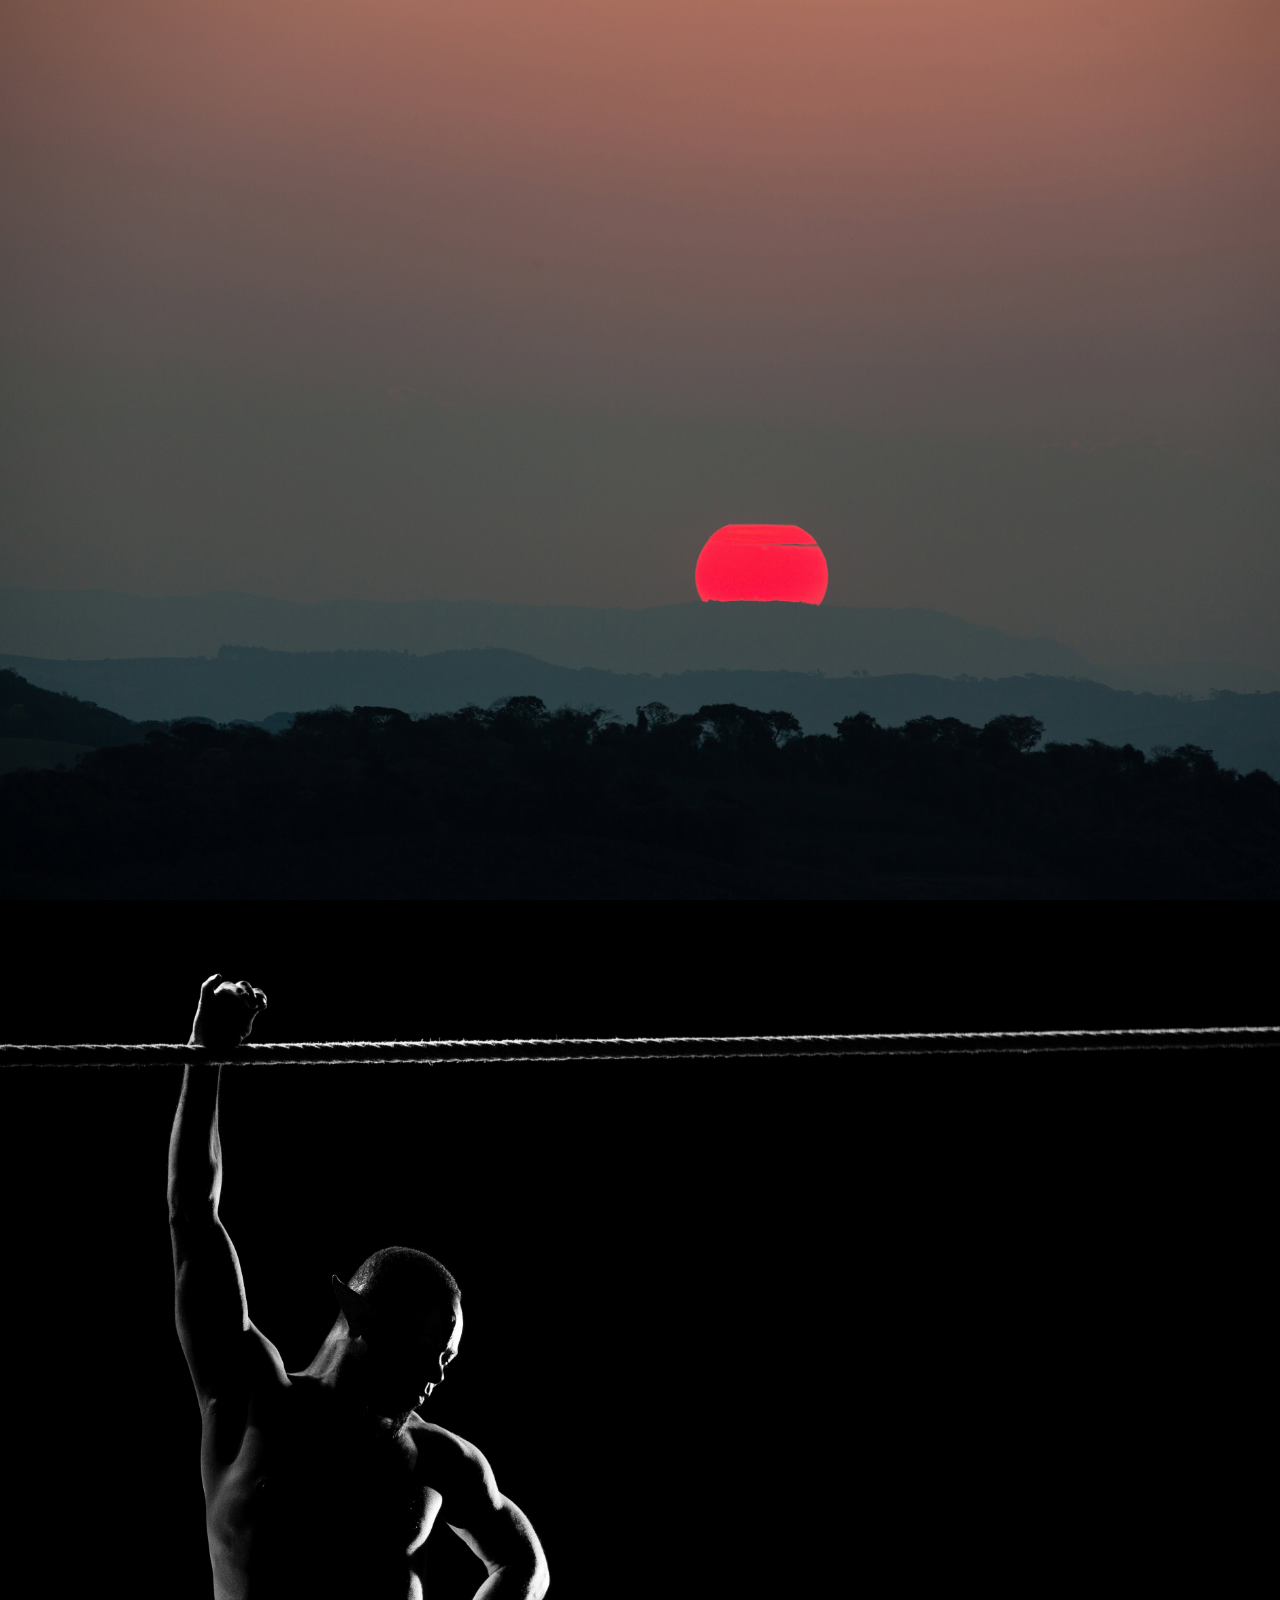
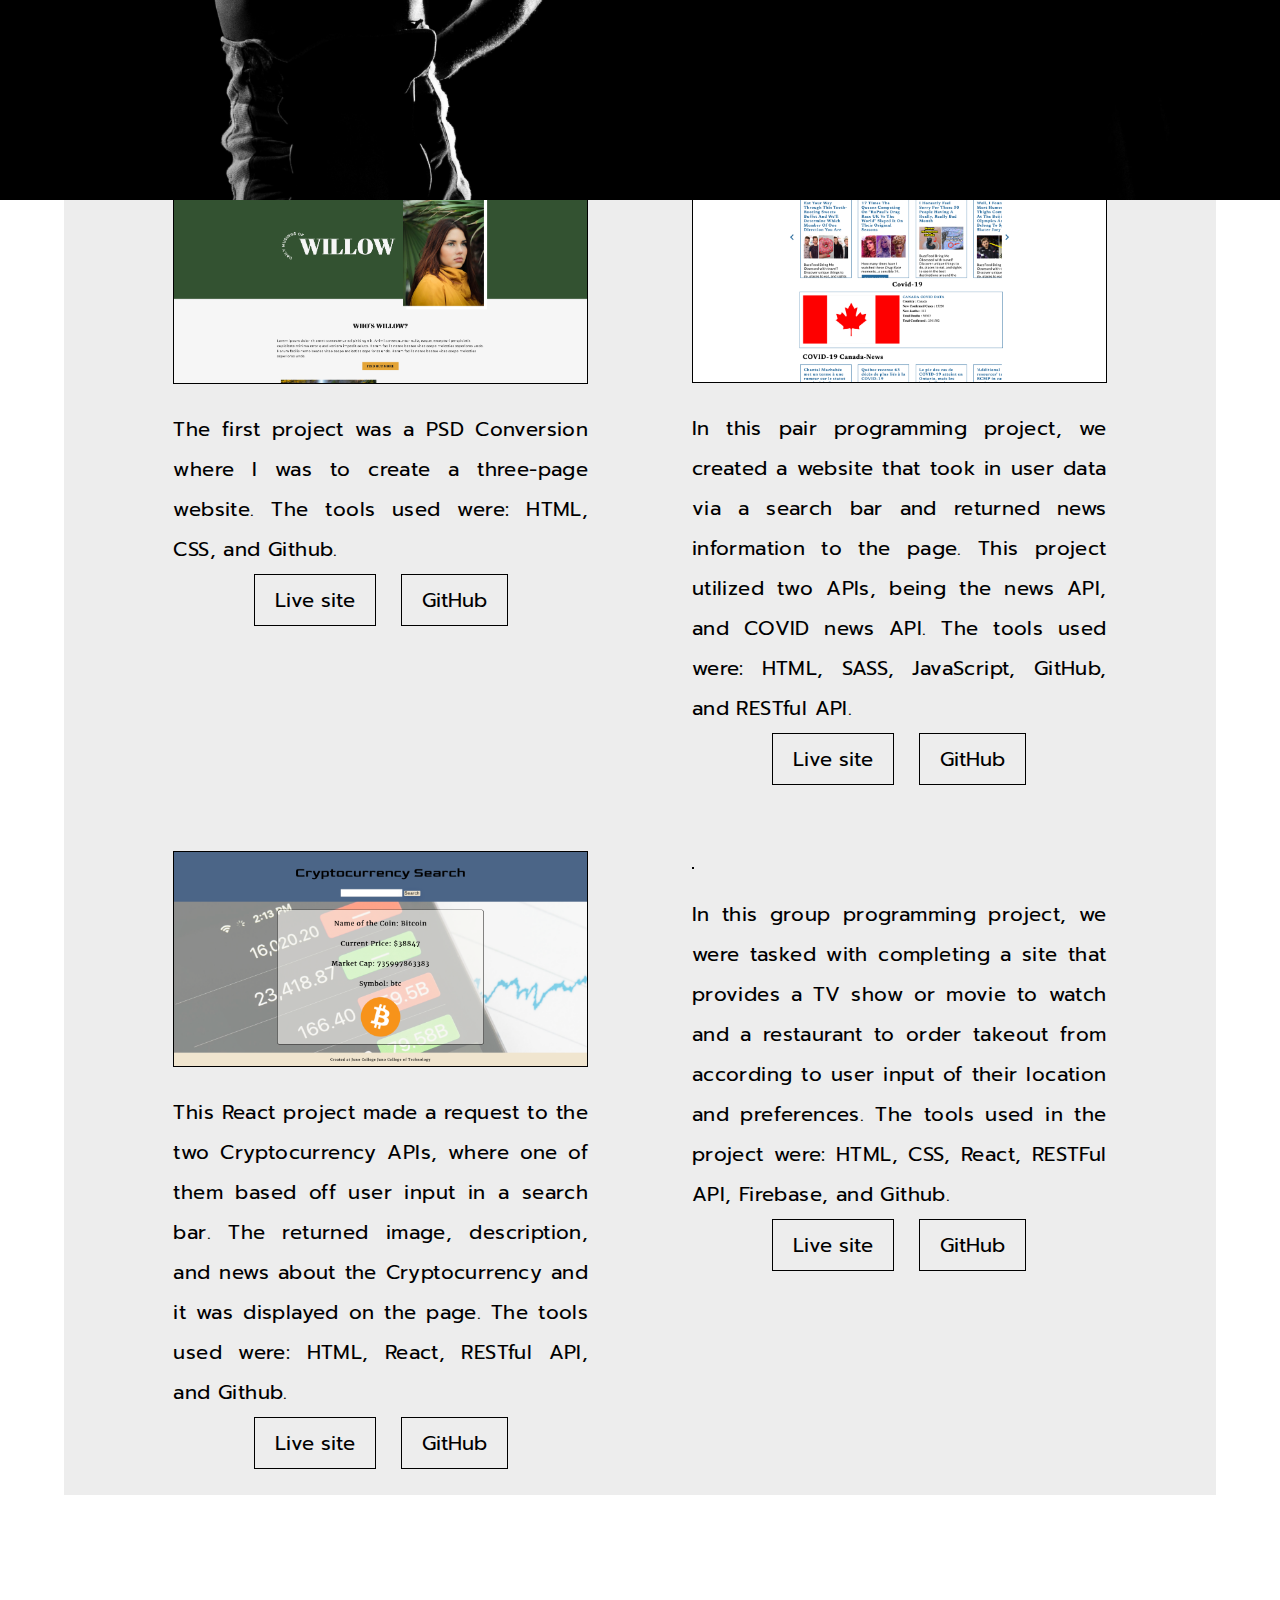
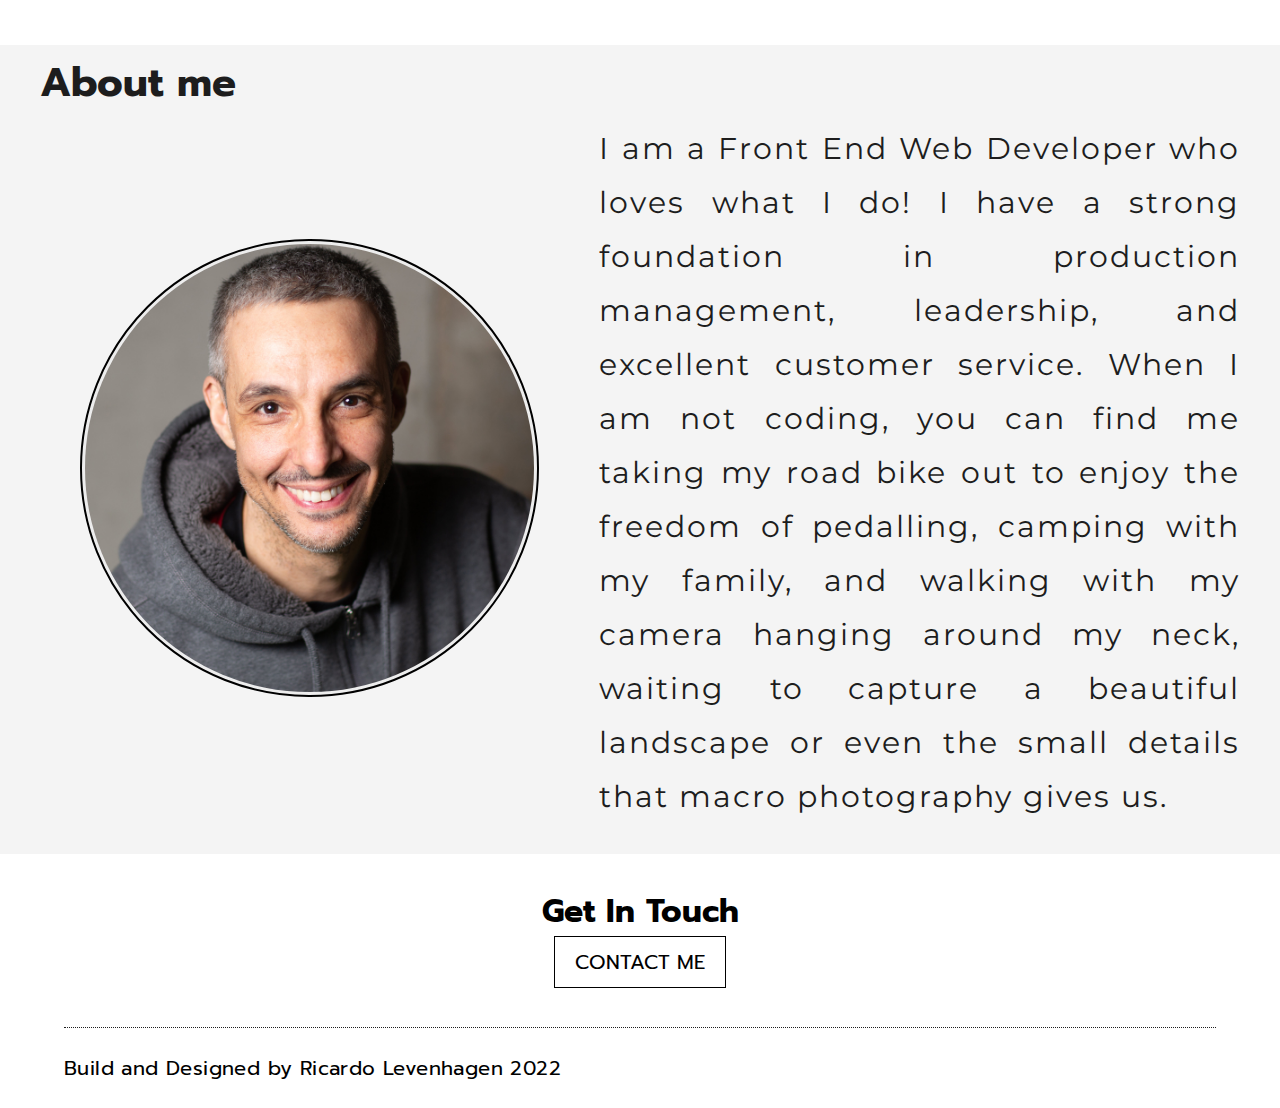
==== index.html @ bec70446 "new portrait" ====
<!DOCTYPE html>
<html prefix="og: https://ogp.me/ns#" lang="en">

<head>
    <meta charset="UTF-8">
    <meta http-equiv="X-UA-Compatible" content="IE=edge">
    <meta name="viewport" content="width=device-width, initial-scale=1.0">


    <!-- =============================================================================================== -->
    <meta name="description" content="Front-end developer portfolio site" />
    <meta property="og:title" content="Front-End Developer" />
    <meta property="og:description" content="Personal portfolio. I am a Front End Web Developer who loves what I do!" />
    <meta property="og:image" content="https://ricardowebdev.com/socialmidia.jpg" />
    <meta property="og:image:secure_url" content="https://ricardowebdev.com/socialmidia.jpg" />
    <meta property="og:url" content="https://ricardowebdev.com" />
    <meta property="og:type" content="website" />
    <meta name="twitter:card" content="summary_large_image" />
    <meta name="twitter:site" content="@Levenhagen" />
    <meta name="twitter:title" content="Portfolio Site  I am a Front End Web Developer who loves what I do!" />
    <meta name="twitter:image" content="https://ricardowebdev.com/socialmidia.jpg" />
    <meta name="twitter:image:secure_url" content="https://ricardowebdev.com/socialmidia.jpg" />

    <meta name="twitter:image:alt" content="Portfolio site">

    <!-- =============================================================================================== -->

    <!-- ========favicon=============== -->

    <link rel="icon" type="image/png" sizes="16x16" href="./assets/favicon.ico">

    <!-- =============================== -->


    <!-- ===========stylesheet==================== -->

    <link rel="stylesheet" href="./style/style.css">

    <!-- =============================== -->


    <!-- google -->
    <!-- Global site tag (gtag.js) - Google Analytics -->

    <script async src="https://www.googletagmanager.com/gtag/js?id=G-YCKEDMY4XL"></script>
    <script>
        window.dataLayer = window.dataLayer || [];
        function gtag() { dataLayer.push(arguments); }
        gtag('js', new Date());

        gtag('config', 'G-YCKEDMY4XL');
    </script>

    <!-- ================================================= -->
    <!--===========================================fontawesome=================================-->

    <script src="https://kit.fontawesome.com/1de2a11120.js" crossorigin="anonymous"></script>

    <!--=======================================================================================-->

    <!--===========================================font family==================================-->

    <link rel="preconnect" href="https://fonts.googleapis.com">
    <link rel="preconnect" href="https://fonts.gstatic.com" crossorigin>
    <link
        href="https://fonts.googleapis.com/css2?family=Montserrat:ital,wght@0,500;1,600&family=Prompt:wght@300&display=swap"
        rel="stylesheet">
    <!--=========================================font family ends here===========================-->

    <title>Ricardo Levenhagen</title>
</head>

<body>
    <!-- header start here, my logo and the nav bar will be here-->
    <header>
        <div>
            <div class="navCont">
                <nav class="wrapper navCont2">
                    <div class="humburgerBtCont">
                        <button class="hamburger" id="hamburger"><i class="fas fa-bars"></i></button>
                    </div>
                    <ul id="navUl" class="navUl">
                        <li><a class="aNav" href="#about">About me</a></li>
                        <li><a class="aNav" href="#skills">Skills</a></li>
                        <li><a class="aNav" href="#projects">Project</a></li>
                        <li><a class="aNav" href="resume.html/#contact">Contact</a></li>
                        <li><a class="aNav" href="resume.html">Resume</a></li>
                    </ul>
                </nav>
            </div>
            <div id="nameLogo" class="myName">
                <h1>Ricardo Levenhagen</h1>
                <p class="pMyName">Front-End Web Developer</p>
            </div>
            <dic class="box">
                <a class="aNav" href="#skills">
                    <span class="arrows"></span>
                    <span class="arrows"></span>
                    <span class="arrows"></span>
                </a>
            </dic>
        </div>
        <!--================= Animations starts here============ -->

        <section>
            <div class="intro">

                <div class="introText">

                    <h1 class="hide">
                        <span class="text">Ricardo Levenhagen</span>
                    </h1>

                    <h2 class="hide">
                        <span class="text text2">Front-End Web Developer</span>
                    </h2>

                </div>

            </div>
            <div class="slider"></div>
        </section>
        <!--================= Animations ends here============ -->

    </header>
    <!--====================================the header end here===========================-->

    <!--=======================================Main starts here===========================-->
    <main>
        <div id="skills" class="wrapper skill">
            <h2 class="h2Skill">Skills</h2>
            <div class="imgSkills">

                <div class="imgH3Box">
                    <img class="imgSkill" src="./assets/html.png" alt="HTML tag of logo">
                    <h3>HTML</h3>
                </div>

                <div class="imgH3Box">
                    <img class="imgSkill" src="./assets/css.png" alt="brand logo image of css">
                    <h3>css</h3>
                </div>

                <div class="imgH3Box">
                    <img class="imgSkill" src="./assets/javascript.png" alt="brand logo image of javascript">
                    <h3>javascript</h3>
                </div>

                <div class="imgH3Box">
                    <img class="imgSkill" src="./assets/git.png" alt="brand logo image of github">
                    <h3>github</h3>
                </div>

                <div class="imgH3Box">
                    <img class="imgSkill" src="./assets/sass.png" alt="brand logo of image fo sass ">
                    <h3>sass</h3>
                </div>

                <div class="imgH3Box">
                    <img class="imgSkill" src="./assets/react.png" alt="brand logo image of react">
                    <h3>react</h3>
                </div>

                <div class="imgH3Box">
                    <img class="imgSkill" src="./assets/firebase.png" alt="brand logo image of firebase">
                    <h3>firebase</h3>
                </div>

                <div class="imgH3Box">
                    <img class="imgSkill" src="./assets/api.png" alt="brand logo image of api">
                    <h3>API</h3>
                </div>

                <div class="imgH3Box">
                    <img class="imgSkill" src="./assets/ps.png" alt="brand logo image od photoshop ">
                    <h3>photoshop</h3>
                </div>

            </div>

        </div>


        <!-- =================project section============== -->

        <div class="portfolioCont">
            <div id="projects" class="wrapper project">
                <h2 class="h2Prot">Projects</h2>
                <p>Some of the "stuff" 😁 I did in my Bootcamp</p>
            </div>

            <div class="wrapper potImgTxt">
                <div class="portImgTxtCont">
                    <img class="imgPortifolio" src="./assets/willow.png"
                        alt="image of the first project made in the bootcamp ">

                    <p>The first project was a PSD Conversion where I was to create a three-page website. The tools used
                        were: HTML, CSS, and
                        Github.
                    </p>
                    <div class=" btnProj">
                        <a class="btn" href="https://ricardolevenhagen.com" target="_blank">Live site</a> <a
                            class="btn btnProj" href="https://github.com/rilevenhagen/ricardo-ferreira-projet-one"
                            target="_blank">GitHub</a>
                    </div>


                </div>
                <div class="portImgTxtCont">
                    <img class="imgPortifolio" src="./assets/newsSearch.png" alt="">

                    <p>In this pair programming project, we created a website that took in user data via a search bar
                        and returned news
                        information to the page. This project utilized two APIs, being the news API, and COVID news API.
                        The tools used were: HTML, SASS, JavaScript, GitHub, and RESTful API.</p>

                    <div class=" btnProj">
                        <a class="btn" href="https://frosty-joliot-e87a70.netlify.app" target="_blank">Live
                            site</a> <a class="btn btnProj" href="https://github.com/News-application/News-application"
                            target="_blank">GitHub</a>
                    </div>



                </div>
                <div class="portImgTxtCont">
                    <img class="imgPortifolio" src="./assets/cryptocurrency.png" alt="">
                    <p>This React project made a request to the two Cryptocurrency APIs, where one of them based off
                        user input in a search bar. The returned image, description, and news about the Cryptocurrency
                        and it was displayed on the page. The tools used were: HTML, React, RESTful API, and Github.</p>
                    <div class=" btnProj">
                        <a class="btn" href="https://cryptocurrencysearch.netlify.app" target="_blank">Live
                            site</a> <a class="btn btnProj"
                            href="https://github.com/rilevenhagen/ricardo-ferreira-cryptocurrency-search-project-three"
                            target="_blank">GitHub</a>
                    </div>


                </div>
                <div class="portImgTxtCont">
                    <img class="imgPortifolio" src="./assets/bigeFest.png" alt="">
                    <p>In this group programming project, we were tasked with completing a site that provides a TV show
                        or movie to watch and a restaurant to order takeout from according to user input of their
                        location and preferences. The tools used in the project were: HTML, CSS, React, RESTFul API,
                        Firebase, and Github.</p>
                    <div class=" btnProj">
                        <a class="btn" href="https://bingefest.netlify.app/" target="_blank">Live site</a> <a
                            class="btn btnProj" href="https://github.com/BingeFest/bingeFest" target="_blank">GitHub</a>
                    </div>

                </div>

            </div>
        </div>


        <!-- ================abaout===================== -->

        <div class="aboutCont">

            <div id="about" class="wrapper aboutMe">
                <h2 class="h2About">About me</h2>
                <div class="aboutMeCont2">
                    <div class="aboutMeCont3">
                        <div>
                            <img class="portrait" src="./assets/ricardo-levenhagen.jpg" alt="a portrait of ricardo levenhagen">
                        </div>
                        <div>
                        </div>
                        <p class="pAboutMe">I am a Front End Web Developer who loves what I do! I have a strong
                            foundation in production management, leadership, and excellent customer service. When I am
                            not coding, you can find me taking my road bike out to enjoy the freedom of pedalling,
                            camping with my family, and walking with my camera hanging around my neck, waiting to
                            capture a beautiful landscape or even the small details that macro photography gives us.</p>
                    </div>

                </div>

            </div>

        </div>


    </main>

    <!--====================================Main ends  here====================================-->


    <!--====================================section before footer start here==================-->

    <section>
        <div id="contact" class="wrapper">
            <div class="contact-me">
                <h2>Get In Touch</h2>
                <a class="btn" href="resume.html/#contact">CONTACT ME</a>
            </div>
        </div>

    </section>

    <!--====================================section before footer ends here==================-->


    <!--==================================== footer start here==============================-->

    <footer>

        <div class="footerSocialMidia">

            <div class="wrapper footerCont">
                <p class="pFooter">Build and Designed by Ricardo Levenhagen 2022</p>
            </div>
            <!-- ===================social =============== -->

            <div class="wrapper socialMidia">
                <div class="midiaContainer">

                    <a href="https://www.linkedin.com/in/ricardo-levenhagen-54731a6a/" target="_blank"><i
                            class="fab fa-linkedin" aria-hidden="true"> <span class="sr-only">Linkedin</span></i></a>

                    <a href="https://github.com/rilevenhagen" target="_blank"><i class="fab fa-github-square"
                            aria-hidden="true"><span class="sr-only">Github</span></i></a>

                    <a href="https://twitter.com/Levenhagen" target="_blank"><i class="fab fa-twitter-square"
                            aria-hidden="true"><span class="sr-only">Twitter</span></i></a>

                    <a href="https://www.instagram.com/levenhagen/" target="_blank"><i class="fab fa-instagram-square"
                            aria-hidden="true"><span class="sr-only">Instagram</span></i></a>

                    <a href="https://medium.com/@Levenhagen" target="_blank"><i class="fab fa-medium"
                            aria-hidden="true"><span class="sr-only">Medium</span></i></a>
                </div>
            </div>
        </div>
    </footer>

    <!--==================================== footer ends here===========================-->

    <script src="https://cdnjs.cloudflare.com/ajax/libs/gsap/3.5.1/gsap.min.js"
        integrity="sha512-IQLehpLoVS4fNzl7IfH8Iowfm5+RiMGtHykgZJl9AWMgqx0AmJ6cRWcB+GaGVtIsnC4voMfm8f2vwtY+6oPjpQ=="
        crossorigin="anonymous"></script>

    <script src="./app.js"></script>
</body>

</html>
---- style/style.css ----
html {
  line-height: 1.15;
  -ms-text-size-adjust: 100%;
  -webkit-text-size-adjust: 100%;
}

body {
  margin: 0;
}

article, aside, footer, header, nav, section {
  display: block;
}

h1 {
  font-size: 2em;
  margin: 0.67em 0;
}

figcaption, figure, main {
  display: block;
}

figure {
  margin: 1em 40px;
}

hr {
  box-sizing: content-box;
  height: 0;
  overflow: visible;
}

pre {
  font-family: monospace, monospace;
  font-size: 1em;
}

a {
  background-color: transparent;
  -webkit-text-decoration-skip: objects;
}

abbr[title] {
  border-bottom: none;
  text-decoration: underline;
  -webkit-text-decoration: underline dotted;
          text-decoration: underline dotted;
}

b, strong {
  font-weight: inherit;
}

b, strong {
  font-weight: bolder;
}

code, kbd, samp {
  font-family: monospace, monospace;
  font-size: 1em;
}

dfn {
  font-style: italic;
}

mark {
  background-color: #ff0;
  color: #000;
}

small {
  font-size: 80%;
}

sub, sup {
  font-size: 75%;
  line-height: 0;
  position: relative;
  vertical-align: baseline;
}

sub {
  bottom: -0.25em;
}

sup {
  top: -0.5em;
}

audio, video {
  display: inline-block;
}

audio:not([controls]) {
  display: none;
  height: 0;
}

img {
  border-style: none;
}

svg:not(:root) {
  overflow: hidden;
}

button, input, optgroup, select, textarea {
  font-family: sans-serif;
  font-size: 100%;
  line-height: 1.15;
  margin: 0;
}

button, input {
  overflow: visible;
}

button, select {
  text-transform: none;
}

button, html [type=button], [type=reset], [type=submit] {
  -webkit-appearance: button;
}

button::-moz-focus-inner, [type=button]::-moz-focus-inner, [type=reset]::-moz-focus-inner, [type=submit]::-moz-focus-inner {
  border-style: none;
  padding: 0;
}

button:-moz-focusring, [type=button]:-moz-focusring, [type=reset]:-moz-focusring, [type=submit]:-moz-focusring {
  outline: 1px dotted ButtonText;
}

fieldset {
  padding: 0.35em 0.75em 0.625em;
}

legend {
  box-sizing: border-box;
  color: inherit;
  display: table;
  max-width: 100%;
  padding: 0;
  white-space: normal;
}

progress {
  display: inline-block;
  vertical-align: baseline;
}

textarea {
  overflow: auto;
}

[type=checkbox], [type=radio] {
  box-sizing: border-box;
  padding: 0;
}

[type=number]::-webkit-inner-spin-button, [type=number]::-webkit-outer-spin-button {
  height: auto;
}

[type=search] {
  -webkit-appearance: textfield;
  outline-offset: -2px;
}

[type=search]::-webkit-search-cancel-button, [type=search]::-webkit-search-decoration {
  -webkit-appearance: none;
}

::-webkit-file-upload-button {
  -webkit-appearance: button;
  font: inherit;
}

details, menu {
  display: block;
}

summary {
  display: list-item;
}

canvas {
  display: inline-block;
}

template {
  display: none;
}

[hidden] {
  display: none;
}

.clearfix:after {
  visibility: hidden;
  display: block;
  font-size: 0;
  content: "";
  clear: both;
  height: 0;
}

html {
  box-sizing: border-box;
}

*, *:before, *:after {
  box-sizing: inherit;
}

.sr-only {
  position: absolute;
  width: 1px;
  height: 1px;
  margin: -1px;
  border: 0;
  padding: 0;
  white-space: nowrap;
  -webkit-clip-path: inset(100%);
          clip-path: inset(100%);
  clip: rect(0 0 0 0);
  overflow: hidden;
}

html {
  margin: 0;
  padding: 0;
  font-size: 125%;
  overflow-x: hidden;
}

.wrapper {
  margin: 0 auto;
  padding: 0;
  max-width: 1200px;
  width: 90%;
}

h3 {
  font-size: 1rem;
  margin-top: 0;
}

p {
  font-family: "Prompt", sans-serif;
  line-height: 2rem;
  letter-spacing: 0.02rem;
  text-align: justify;
}

header {
  background-image: url(../assets/hero2.jpg);
  margin: 0 auto;
  min-height: 100vh;
  width: 100%;
  background-attachment: fixed;
  background-repeat: no-repeat;
  background-size: cover;
}

.imgSkills {
  display: flex;
  flex-direction: row;
  flex-wrap: wrap;
  width: 90%;
  justify-content: center;
  margin: 0 auto;
}

.imgH3Box {
  width: 20%;
  width: 20%;
  margin-left: 15px;
  margin-right: 15px;
}

.imgSkill {
  width: 35%;
  margin: 30px 70px -7px;
}

.skill {
  text-align: center;
  font-family: "Prompt", sans-serif;
  font-size: 2rem;
  margin-bottom: 5rem;
}

.h2Skill {
  margin-top: 15px;
  font-size: 2rem;
  font-family: "Prompt", sans-serif;
}

.portfolioCont {
  background-color: #EDEDED;
  width: 90%;
  margin: 0 auto;
}

.potImgTxt {
  display: flex;
  flex-wrap: wrap;
  flex-direction: row;
}

.portImgTxtCont {
  width: 40%;
  margin: 2rem auto;
}

.h2Prot {
  margin-top: 15px;
  font-size: 2rem;
  font-family: "Prompt", sans-serif;
}

.project {
  text-align: left;
  width: 100%;
  margin: 0 auto;
  padding-top: 30px;
  padding-bottom: 30px;
}
.project p {
  margin-top: 5px;
}

.imgPortifolio {
  width: 100%;
  border: 0.03rem solid black;
}

h2 {
  font-family: "Prompt", sans-serif;
  margin-bottom: 20px;
  font-size: 1.6rem;
}

.btnProj {
  text-align: center;
  margin-left: 40px;
  margin-right: 40px;
}

.aboutCont {
  background-color: rgba(199, 199, 199, 0.202);
  margin: 0 auto;
  min-height: 90% vh;
  width: 100%;
  background-attachment: fixed;
  background-repeat: no-repeat;
  background-size: cover;
}

.aboutMe {
  text-align: center;
  font-family: "Prompt", sans-serif;
  font-size: 2rem;
  display: flex;
  flex-direction: column;
  width: 100%;
  margin-top: 150px;
}

.aboutMeCont2 {
  display: flex;
  flex-direction: row;
  flex-wrap: wrap;
  justify-content: center;
  align-items: center;
}

.aboutMeCont3 {
  display: flex;
  flex-direction: row;
  width: 100%;
  align-content: center;
  align-items: center;
}

.h2About {
  margin-top: 15px;
  font-size: 2rem;
  color: #1d1d1d;
  text-align: left;
  margin-bottom: -14px;
}

.pAboutMe {
  font-size: 1.5rem;
  color: #1d1d1d;
  font-family: "Montserrat", sans-serif;
  margin-bottom: 1.5rem;
  margin-left: 1rem;
  letter-spacing: 0.1rem;
  line-height: 2.7rem;
  width: 100%;
}

.portrait {
  width: 85%;
  border: 2px solid black;
  border-radius: 100%;
  background-color: #EDEDED;
  padding: 3px;
}

.midiaContainer {
  display: flex;
  flex-wrap: wrap;
  flex-direction: row;
  justify-content: center;
  align-items: center;
  align-content: center;
}

.socialMidia a {
  margin: 10px 15px;
  color: #1d1d1d;
  font-size: 2rem;
  border-bottom: none;
}

.socialMidia a:hover {
  color: #68868C;
  border-bottom: none;
}

.contact-me {
  text-align: center;
  margin: 40px 5px;
}

.btn {
  border: 1px solid black;
  color: black;
  text-decoration: none;
  background: none;
  cursor: pointer;
  padding: 10px 20px;
  font-size: 1rem;
  margin: 10px;
  transition: 0.5s;
  position: relative;
  overflow: hidden;
  font-family: "Prompt", sans-serif;
  z-index: 0;
}

.btn:hover, .btn:focus {
  color: #ffffff;
}

.btn::before {
  content: "";
  position: absolute;
  left: 0;
  width: 100%;
  height: 0%;
  background: #1d1d1d;
  z-index: -1;
  transition: 0.5s;
  top: 0;
}

.btn:hover::before {
  height: 100%;
}

.footerSocialMidia {
  margin: 0 auto;
  width: 90%;
  display: flex;
  justify-content: center;
  align-content: center;
  align-items: center;
  border-top: 0.01rem dotted #1d1d1d;
}

footer {
  height: 80px;
  text-align: center;
  color: black;
  padding-top: 1%;
}

.getInTfooter {
  color: #EDEDED;
}

.error404 {
  background-image: url(../assets/festival-de-circo-2---20130724--115.jpg);
  background-size: cover;
  padding-bottom: 150px;
  padding-right: 150px;
  width: 100%;
  height: 100vh;
  background-repeat: no-repeat;
}

.errorPage {
  position: fixed;
  bottom: 0;
  text-align: center;
  display: flex;
  justify-content: center;
  align-items: center;
  align-content: center;
  width: 100%;
  color: #efefef;
}
.errorPage i {
  color: #efefef;
}

.errorPage i:hover {
  color: #68868C;
}

.h1Error {
  margin-top: 30%;
  margin-left: 25%;
  font-size: 1.9rem;
  background-color: rgba(0, 0, 0, 0.4);
}

ul li .nav404 {
  text-decoration: none;
  font-family: "Prompt", sans-serif;
  color: #EDEDED;
  letter-spacing: 0.2rem;
  font-size: 1.3rem;
  transition: 0.4s ease-out;
  text-transform: uppercase;
  text-decoration: none;
  font-style: normal;
  margin-left: 1rem;
}

ul li .nav404:hover, ul li .nav404:focus {
  color: #68868C;
  border-bottom: 1px solid #68868C;
  transform: scale(20) skew(-20deg);
}

form {
  width: 75%;
  margin: 0 auto;
}

.submit {
  max-width: 1280px;
  padding-left: 32px;
  padding-right: 32px;
  text-align: end;
  margin-right: 128px;
}

.formContiner {
  width: 100%;
}
.formContiner label {
  padding: 10px;
  display: flex;
  font-size: 1.2rem;
  text-align: start;
  font-family: "Prompt", sans-serif;
  font-weight: bolder;
  font-size: 1rem;
}

.formElement {
  -webkit-appearance: none;
     -moz-appearance: none;
          appearance: none;
  outline: none;
}

input {
  width: 95%;
  padding: 5px;
}

textarea {
  resize: none;
  width: 95%;
  height: 250px;
}

button {
  border: 1px solid black;
  color: black;
  background: none;
  text-decoration: none;
  cursor: pointer;
  padding: 10px 20px;
  font-size: 1rem;
  margin: 10px;
  transition: 0.5s;
  position: relative;
  overflow: hidden;
  font-family: "Prompt", sans-serif;
}

button:hover, button:focus {
  color: #ffffff;
}

button::before {
  content: "";
  position: absolute;
  left: 0;
  width: 100%;
  height: 0%;
  background: #1d1d1d;
  z-index: -1;
  transition: 0.5s;
  top: 0;
}

button:hover::before {
  height: 100%;
}

.pageThx {
  background-color: rgba(29, 29, 29, 0.3);
}

.thx {
  height: 100vh;
  margin: 0 auto;
}

.thxFooter {
  position: absolute;
  bottom: 0;
  width: 100%;
}

.thxMessge {
  margin: 0 auto;
  height: 80vh;
  display: flex;
  justify-content: center;
  align-items: center;
  text-align: center;
}

.thxbtn {
  border: 1px solid black;
  color: black;
  text-decoration: none;
  background: none;
  cursor: pointer;
  padding: 10px 20px;
  font-size: 1rem;
  margin: 10px;
  transition: 0.5s;
  position: relative;
  overflow: hidden;
  font-family: "Prompt", sans-serif;
}

.thxbtn:hover, .thxbtn:focus {
  color: #ffffff;
}

.thxbtn::before {
  content: "";
  position: absolute;
  left: 0;
  width: 100%;
  height: 0%;
  background: #1d1d1d;
  z-index: -1;
  transition: 0.5s;
  top: 0;
}

.thxbtn:hover::before {
  height: 100%;
}

nav {
  display: flex;
  flex-direction: row;
}

ul {
  display: flex;
  flex-direction: row;
  justify-content: space-evenly;
  width: 100%;
  padding: 0;
}
ul li {
  list-style: none;
}
ul li .aNav {
  text-decoration: none;
  font-family: "Prompt", sans-serif;
  color: #ffffff;
  letter-spacing: 0.2rem;
  font-size: 1.3rem;
  transition: 0.4s ease-out;
  text-transform: uppercase;
  text-decoration: none;
  font-style: normal;
  margin-left: 1rem;
}

.aNav:hover, .aNav:focus {
  color: black;
  border-bottom: 1px solid black;
  transform: skew(-20deg);
  text-transform: uppercase;
}

.myName {
  display: flex;
  text-align: center;
  flex-direction: column;
  align-items: center;
  align-content: center;
  justify-content: center;
  min-height: 50vh;
  padding-top: 65px;
  margin-top: 50px;
}

h1 {
  font-family: "Montserrat", sans-serif;
  color: white;
  letter-spacing: 7px;
  font-size: 3rem;
  margin-bottom: 14px;
}

.pMyName {
  font-family: "Montserrat", sans-serif;
  color: white;
  letter-spacing: 7px;
  font-size: 1.7rem;
  margin-left: 20px;
  margin-right: 20px;
  text-align: center;
}

.box {
  position: absolute;
  top: 80%;
  left: 50%;
  transform: translate(-50%, -50%);
}

.box .arrows {
  display: block;
  width: 26px;
  height: 26px;
  border-bottom: 1px solid white;
  border-right: 1px solid white;
  -webkit-animation: animate 2s infinite;
          animation: animate 2s infinite;
  margin: -10px;
  transform: rotate(45deg);
}

.box .arrows:nth-child(1) {
  -webkit-animation-delay: -0.2s;
          animation-delay: -0.2s;
}

.box .arrows:nth-child(2) {
  -webkit-animation-delay: -0.4s;
          animation-delay: -0.4s;
}

.box .arrows:nth-child(3) {
  -webkit-animation-delay: -0.6s;
          animation-delay: -0.6s;
}

@-webkit-keyframes animate {
  0% {
    opacity: 0;
  }
  50% {
    opacity: 1;
  }
  100% {
    opacity: 0;
  }
}

@keyframes animate {
  0% {
    opacity: 0;
  }
  50% {
    opacity: 1;
  }
  100% {
    opacity: 0;
  }
}
.arrows:hover {
  border-bottom: 1px solid #aaa9a9;
  border-right: 1px solid #aaa9a9;
  transform: rotate(45deg) scale(7rem);
}

.navCont2 {
  position: relative;
}

.hamburger {
  background-color: transparent;
  display: none;
  border: 0;
  color: black;
  font-size: 1.7rem;
  cursor: pointer;
  margin-top: 1.4rem;
}

.hamburger:focus {
  outline: none;
  background-color: transparent;
}

.hamburger:hover {
  color: rgba(28, 28, 28, 0.2);
  background-color: transparent;
}

.intro {
  background-image: url(../assets/morro-de-caxambu---20140829--303.jpg);
  background-size: cover;
  background-position: bottom;
  position: fixed;
  padding-bottom: 150px;
  padding-right: 150px;
  top: 0;
  left: 0;
  width: 100%;
  height: 100%;
  display: flex;
  justify-content: flex-end;
  align-items: flex-end;
  background-repeat: no-repeat;
  z-index: 10;
}

.text {
  font-family: "Montserrat", sans-serif;
  color: white;
  letter-spacing: 7px;
  font-size: 3rem;
}

.text2 {
  font-family: "Montserrat", sans-serif;
  color: white;
  letter-spacing: 7px;
  font-size: 1.5rem;
}

.slider {
  background-image: url(../assets/lona-grande-1---20112014--1251.jpg);
  background-size: cover;
  background-position: bottom;
  position: fixed;
  top: 0;
  left: 0;
  width: 100%;
  height: 100%;
  transform: translateY(100%);
}

.hide {
  overflow: hidden;
}

.hide span {
  transform: translateY(100%);
  display: inline-block;
}

.headerResume {
  background-image: none;
  background-attachment: none;
  background-repeat: none;
  background-size: none;
  min-height: 4vh;
  width: 100%;
}

.resBody {
  background-color: #aaa9a9;
}

.resCont {
  margin: 0 auto;
}

.resume {
  width: 100%;
  margin-top: 60px;
  margin-bottom: 45px;
}

@media (max-width: 990px) {
  h1 {
    font-size: 2.7rem;
  }

  .pMyName {
    font-size: 1.5rem;
  }

  .h1Error {
    margin-top: 25%;
    font-size: 2rem;
  }

  .btnProj {
    margin-left: 15px;
    margin-right: 15px;
    display: flex;
    flex-wrap: wrap;
  }
}
@media (max-width: 950px) {
  .wrapper {
    max-width: 950px;
    width: 90%;
  }

  ul li .aNav {
    font-size: 1rem;
  }

  .skill {
    font-size: 3rem;
  }

  .imgSkills {
    width: 100%;
  }

  .pAboutMe {
    font-size: 1.2rem;
  }

  .portrait {
    width: 77%;
  }

  .aboutCont {
    margin-top: 55px;
  }

  .pFooter {
    font-size: 0.9rem;
  }
}
@media (max-width: 902px) {
  .wrapper {
    max-width: 902px;
    width: 90%;
  }

  ul li .aNav {
    font-size: 0.9rem;
  }

  .btnProj {
    margin-left: 0;
    margin-right: 0;
    justify-content: center;
  }
}
@media (max-width: 875px) {
  .wrapper {
    max-width: 875px;
    width: 90%;
  }

  .pAboutMe {
    font-size: 1rem;
  }

  .aboutMeCont3 {
    flex-direction: column;
  }

  .aboutCont {
    background-position: center;
  }

  .portrait {
    width: 45%;
  }

  .h1Error {
    margin-top: 25%;
    font-size: 1.7rem;
  }

  .intro {
    padding-right: 1px;
  }
}
@media (max-width: 835px) {
  .wrapper {
    max-width: 835px;
    width: 90%;
  }

  .btnProj {
    margin-left: 2%;
    margin-right: 2%;
  }
}
@media (max-width: 835px) {
  .wrapper {
    max-width: 835px;
    width: 90%;
  }

  .aboutCont {
    min-height: 80vh;
  }

  ul li .aNav {
    font-size: 0.8rem;
  }

  .imgSkill {
    width: 14%;
    margin: 20px 40px;
  }

  .h2Prot, .h2Sill, .h2About {
    margin-top: 20px;
    font-size: 2.4rem;
    margin-bottom: 20px;
  }

  .portImgTxtCont {
    margin-top: 0.5rem;
  }

  .portrait {
    width: 35%;
  }

  .footerSocialMidia {
    flex-direction: column-reverse;
  }

  .socialMidia a {
    font-size: 1.5rem;
    margin: 22px 13px 0 13px;
  }

  .h1Error {
    font-size: 1.3rem;
    text-align: center;
    margin-left: 0px;
    background-color: rgba(0, 0, 0, 0.4);
  }
}
@media (max-width: 709px) {
  .wrapper {
    max-width: 610px;
    width: 90%;
  }

  .navUl {
    display: none;
    flex-direction: column;
    width: auto;
    padding: 0.6rem;
    margin-top: 1.8rem;
    line-height: 1.6rem;
    position: absolute;
    background-color: rgba(28, 28, 28, 0.2);
    left: 60px;
    top: 7px;
  }

  .navUl.show {
    display: flex;
  }

  .hamburger {
    display: block;
  }

  .portImgTxtCont {
    width: 90%;
  }

  p {
    text-align: center;
  }

  .imgSkill {
    width: 50%;
    margin: 10px 29px;
  }

  .portImgTxtCont {
    width: 100%;
  }

  .potImgTxt {
    flex-direction: column;
  }

  .portrait {
    width: 25%;
  }

  .pAboutMe {
    font-size: 0.7rem;
    letter-spacing: 0.2rem;
    margin: 0 auto;
    width: 90%;
    text-align: inherit;
    font-size: 0.9rem;
  }

  .text {
    font-family: "Montserrat", sans-serif;
    color: white;
    letter-spacing: 1px;
    font-size: 1.7rem;
    margin-right: 20px;
    margin-left: 10px;
  }

  .text2 {
    font-family: "Montserrat", sans-serif;
    color: white;
    letter-spacing: 2px;
    font-size: 1rem;
  }

  .error404 {
    padding-right: 0;
    padding-bottom: 0;
    margin-top: 0;
    background-attachment: scroll;
    background-repeat: repeat;
    background-size: contain;
  }

  .h1Error {
    font-size: 1.3rem;
    text-align: center;
    margin-left: 0px;
    background-color: rgba(0, 0, 0, 0.4);
  }
}
@media (max-width: 450px) {
  .wrapper {
    max-width: 450px;
    width: 95%;
  }

  h1 {
    font-size: 2.3rem;
  }

  .pMyName {
    font-size: 1.2rem;
  }

  .h1Error {
    margin-top: 25%;
    font-size: 1rem;
  }

  header {
    background-attachment: scroll;
  }

  .imgH3Box {
    width: 30%;
    margin: 5px;
  }

  .aboutCont {
    min-height: 85vh;
  }

  .aboutCont {
    background-attachment: scroll;
  }
}
@media (max-width: 355px) {
  .wrapper {
    max-width: 355px;
    width: 95%;
  }

  h1 {
    font-size: 1.8rem;
  }

  .pMyName {
    font-size: 1rem;
  }
}/*# sourceMappingURL=style.css.map */
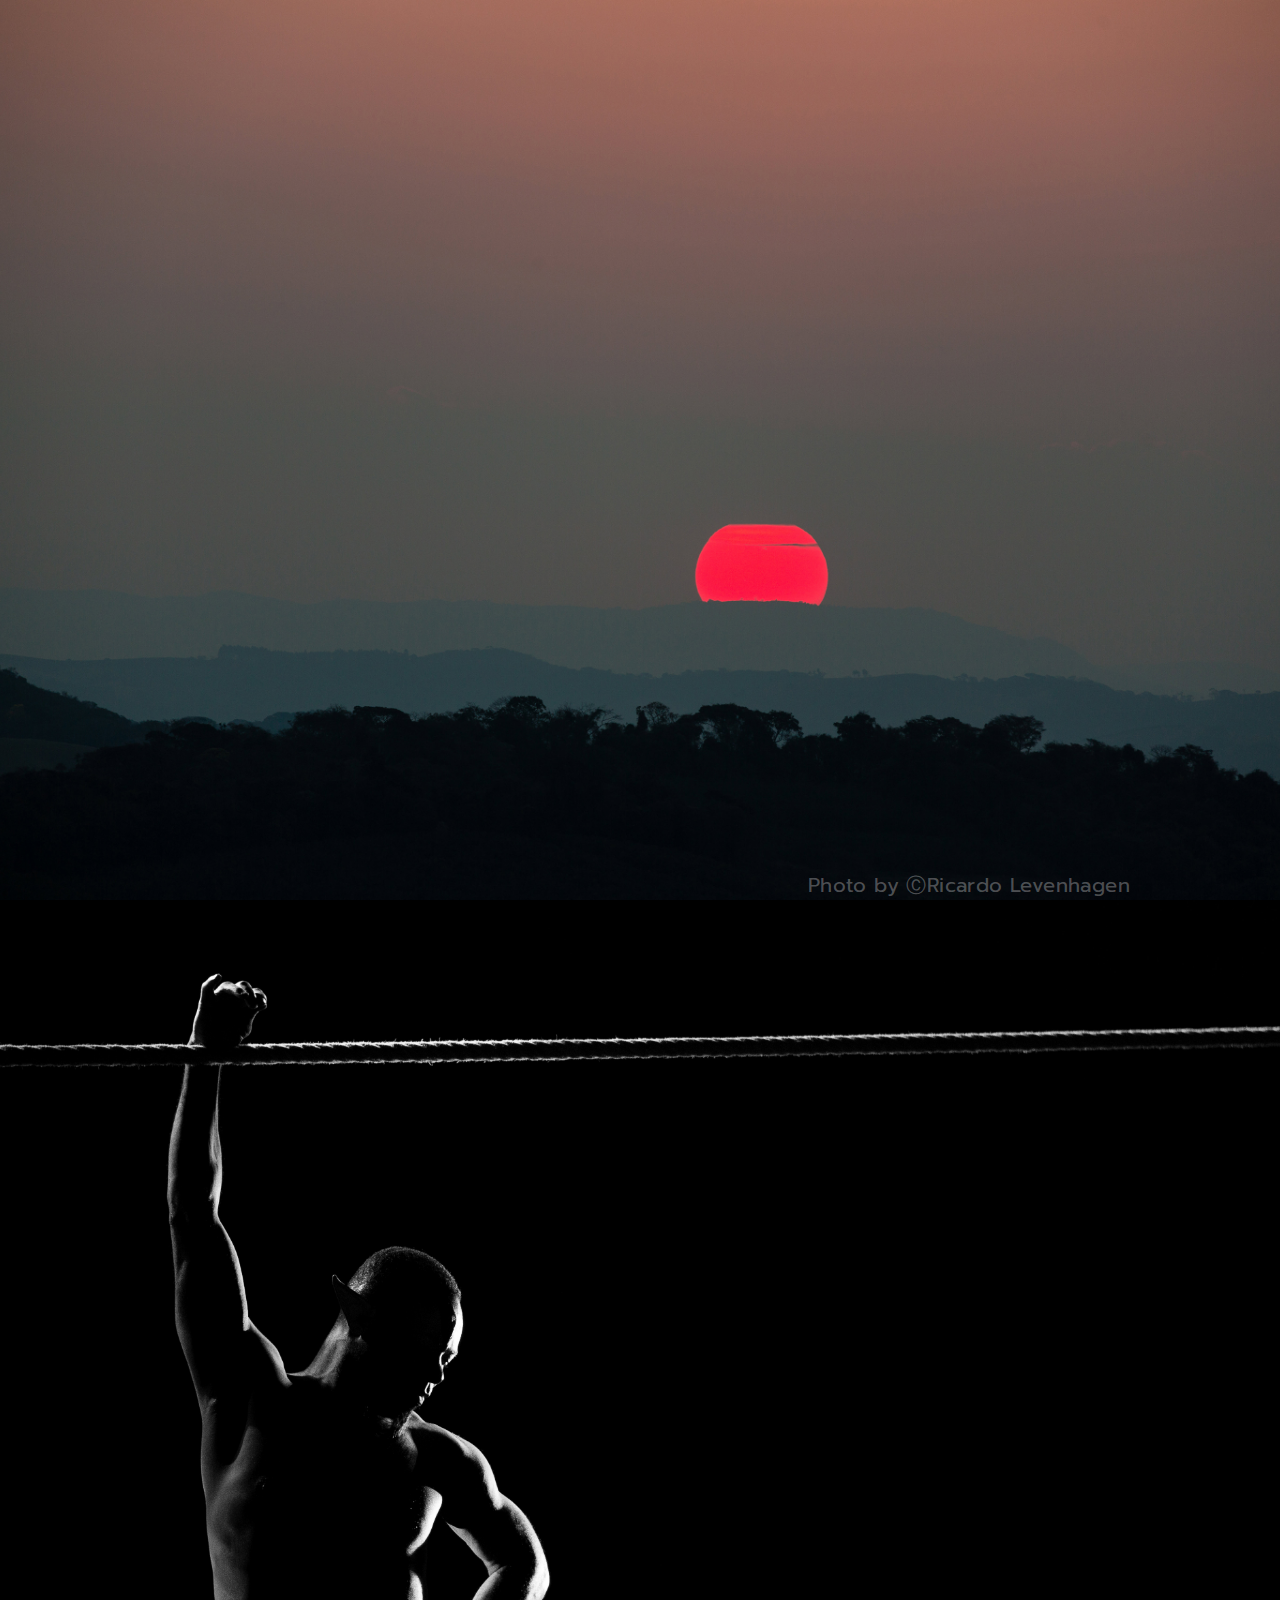
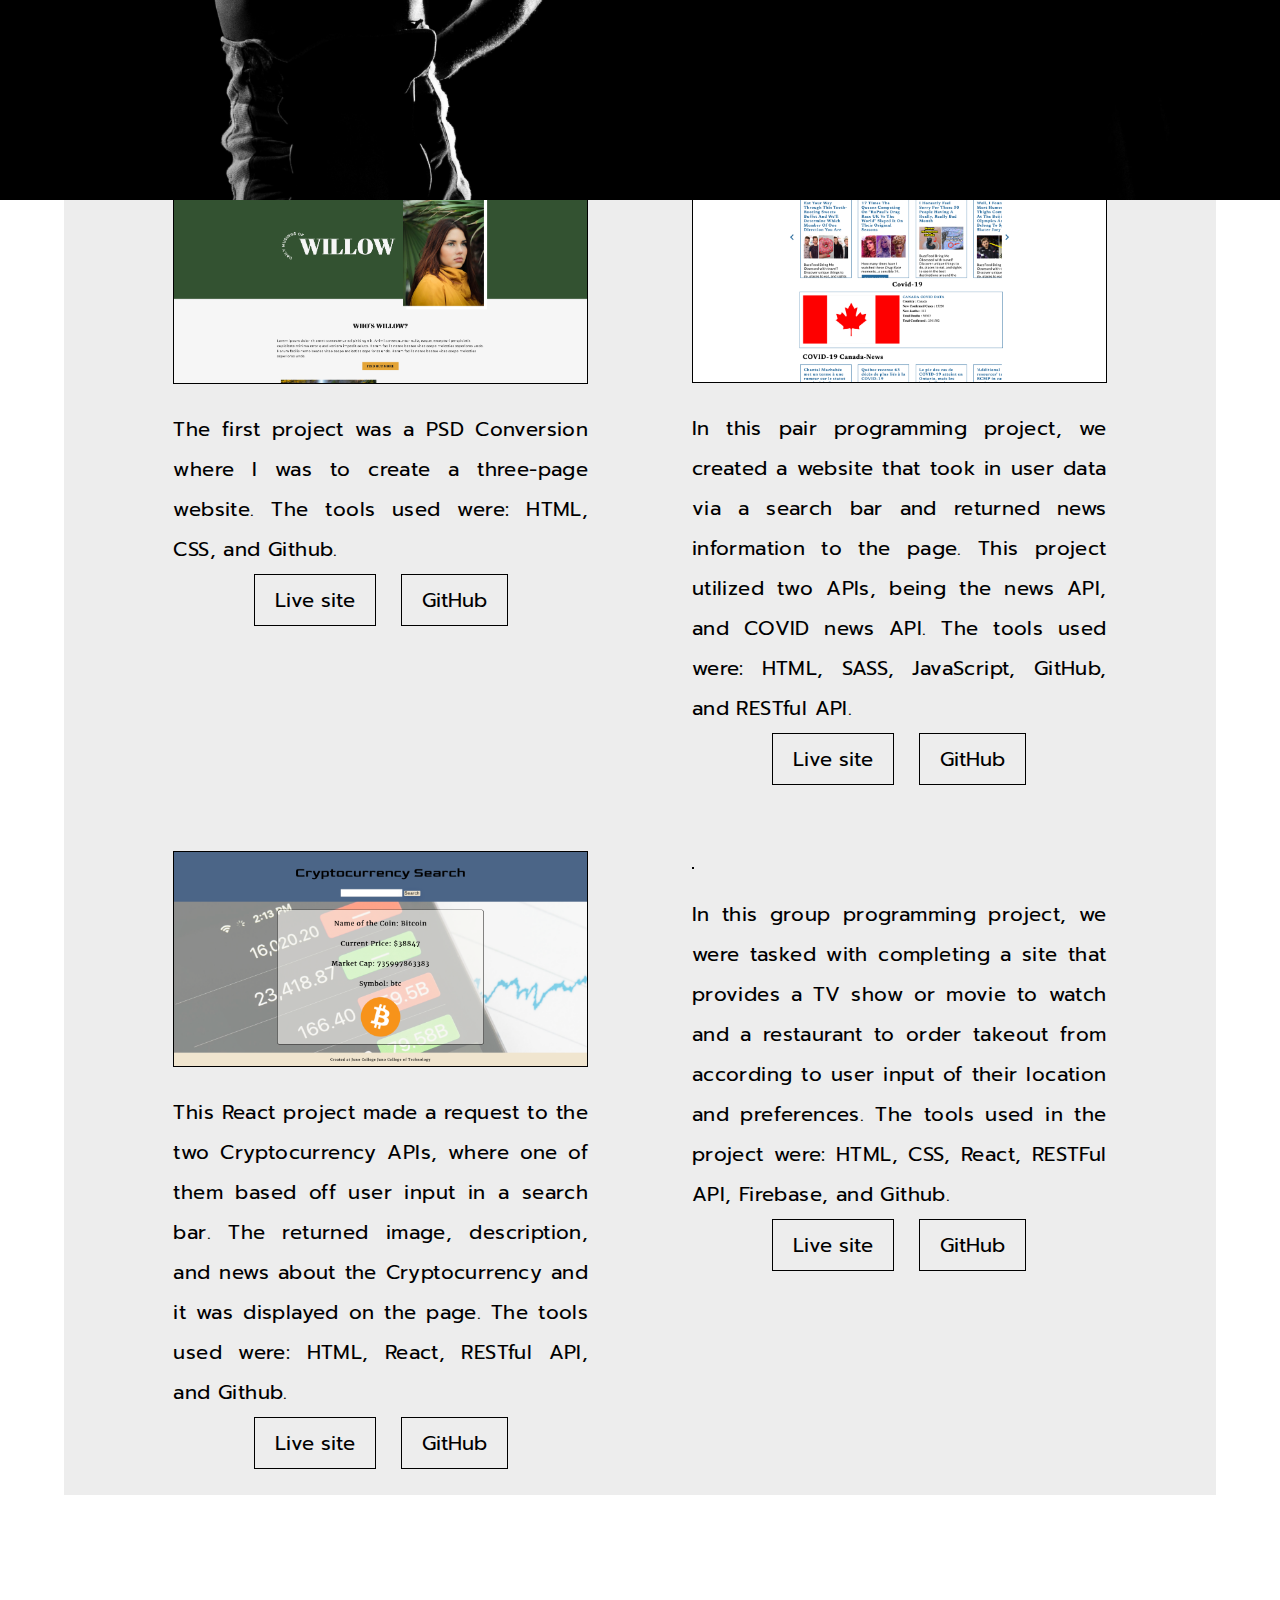
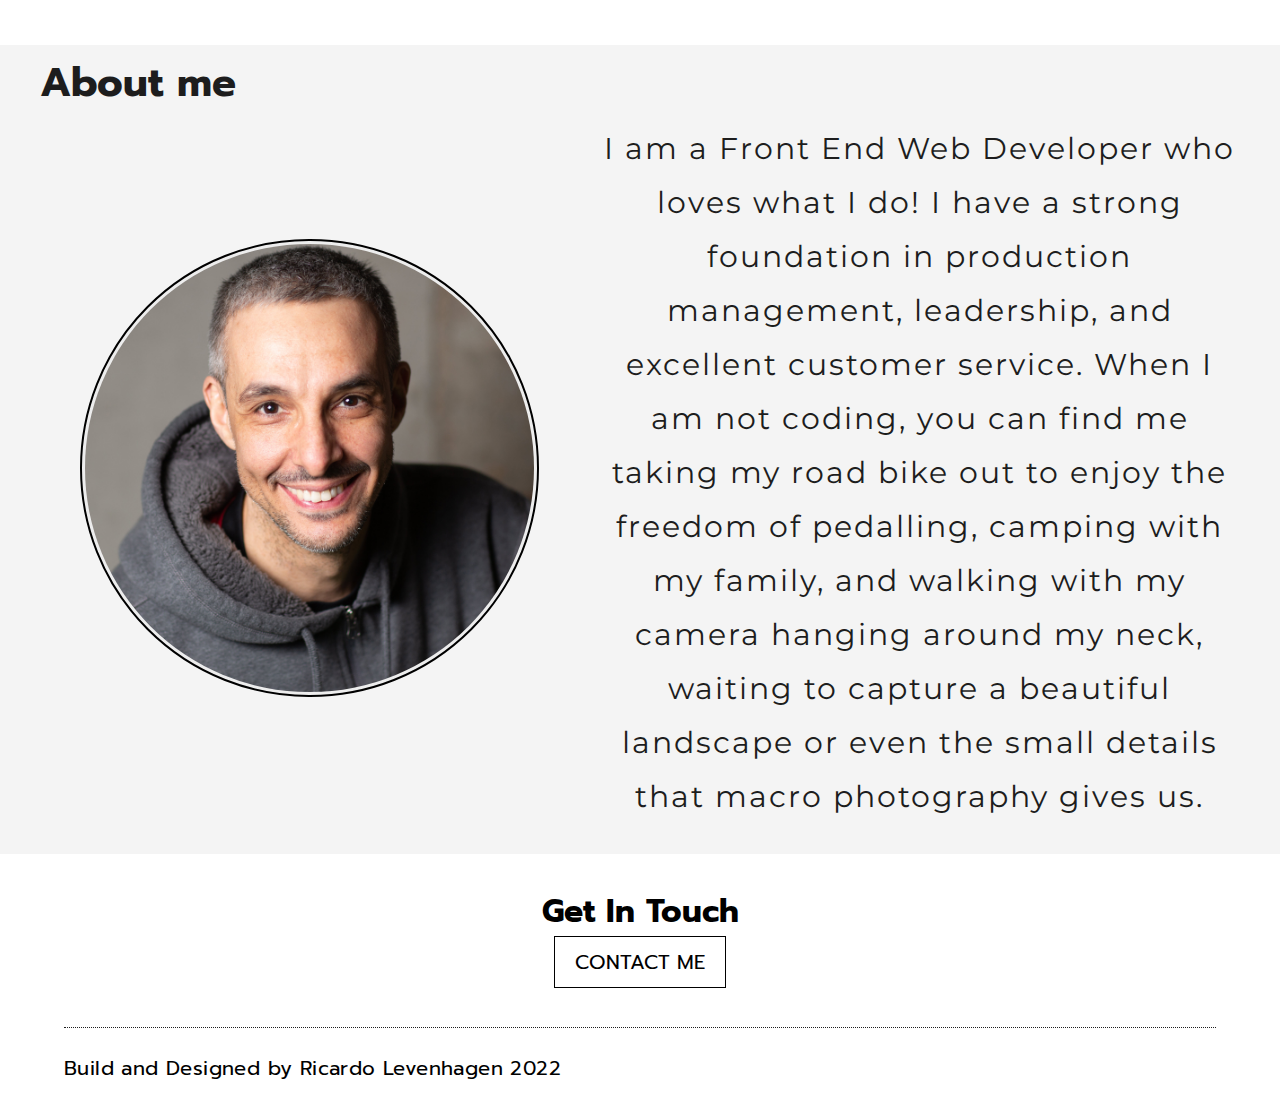
==== commit 49123448: "more updates" ====
--- a/index.html
+++ b/index.html
@@ -100,13 +100,13 @@
                 </a>
             </dic>
         </div>
+        <div class="copyRight"> <span> Photo by ⒸRicardo  Levenhagen</span></div>
         <!--================= Animations starts here============ -->
 
         <section>
             <div class="intro">
 
                 <div class="introText">
-
                     <h1 class="hide">
                         <span class="text">Ricardo Levenhagen</span>
                     </h1>
@@ -114,10 +114,11 @@
                     <h2 class="hide">
                         <span class="text text2">Front-End Web Developer</span>
                     </h2>
-
-                </div>
-
-            </div>
+                    
+                </div>
+                <div class="copyRight"> <span class="animatioCR" > Photo by ⒸRicardo Levenhagen</span> </div>
+            </div>
+            
             <div class="slider"></div>
         </section>
         <!--================= Animations ends here============ -->
@@ -152,6 +153,16 @@
                 </div>
 
                 <div class="imgH3Box">
+                    <img class="imgSkill" src="./assets/positive-thinking.png" alt="brand logo image of github">
+                    <h3>Positive Attitute</h3>
+                </div>
+
+                <div class="imgH3Box">
+                    <img class="imgSkill" src="./assets/teamwork.png" alt="brand logo image of github">
+                    <h3>Teamwork</h3>
+                </div>
+                                
+                <div class="imgH3Box">
                     <img class="imgSkill" src="./assets/sass.png" alt="brand logo of image fo sass ">
                     <h3>sass</h3>
                 </div>
@@ -186,7 +197,7 @@
         <div class="portfolioCont">
             <div id="projects" class="wrapper project">
                 <h2 class="h2Prot">Projects</h2>
-                <p>Some of the "stuff" 😁 I did in my Bootcamp</p>
+                <p>Projects that I did in my Bootcamp</p>
             </div>
 
             <div class="wrapper potImgTxt">
@@ -199,7 +210,7 @@
                         Github.
                     </p>
                     <div class=" btnProj">
-                        <a class="btn" href="https://ricardolevenhagen.com" target="_blank">Live site</a> <a
+                        <a class="btn" href="https://willowsjourney.netlify.app/" target="_blank">Live site</a> <a
                             class="btn btnProj" href="https://github.com/rilevenhagen/ricardo-ferreira-projet-one"
                             target="_blank">GitHub</a>
                     </div>
--- a/style/style.css
+++ b/style/style.css
@@ -266,6 +266,26 @@
   background-size: cover;
 }
 
+.copyRight {
+  font-family: "Prompt", sans-serif;
+  color: #efefef;
+  line-height: 1.5rem;
+  letter-spacing: 0.02rem;
+  position: absolute;
+  bottom: 0px;
+  margin-left: 20px;
+}
+
+.animatioCR {
+  line-height: 1rem;
+  color: black;
+}
+
+.intro .animatioCR {
+  line-height: 1rem;
+  color: rgba(255, 255, 255, 0.3);
+}
+
 .imgSkills {
   display: flex;
   flex-direction: row;
@@ -396,6 +416,7 @@
 }
 
 .pAboutMe {
+  text-align: center;
   font-size: 1.5rem;
   color: #1d1d1d;
   font-family: "Montserrat", sans-serif;
@@ -1196,6 +1217,11 @@
     background-attachment: scroll;
   }
 
+  .copyRight {
+    line-height: 0.9rem;
+    margin-left: 10px;
+  }
+
   .imgH3Box {
     width: 30%;
     margin: 5px;
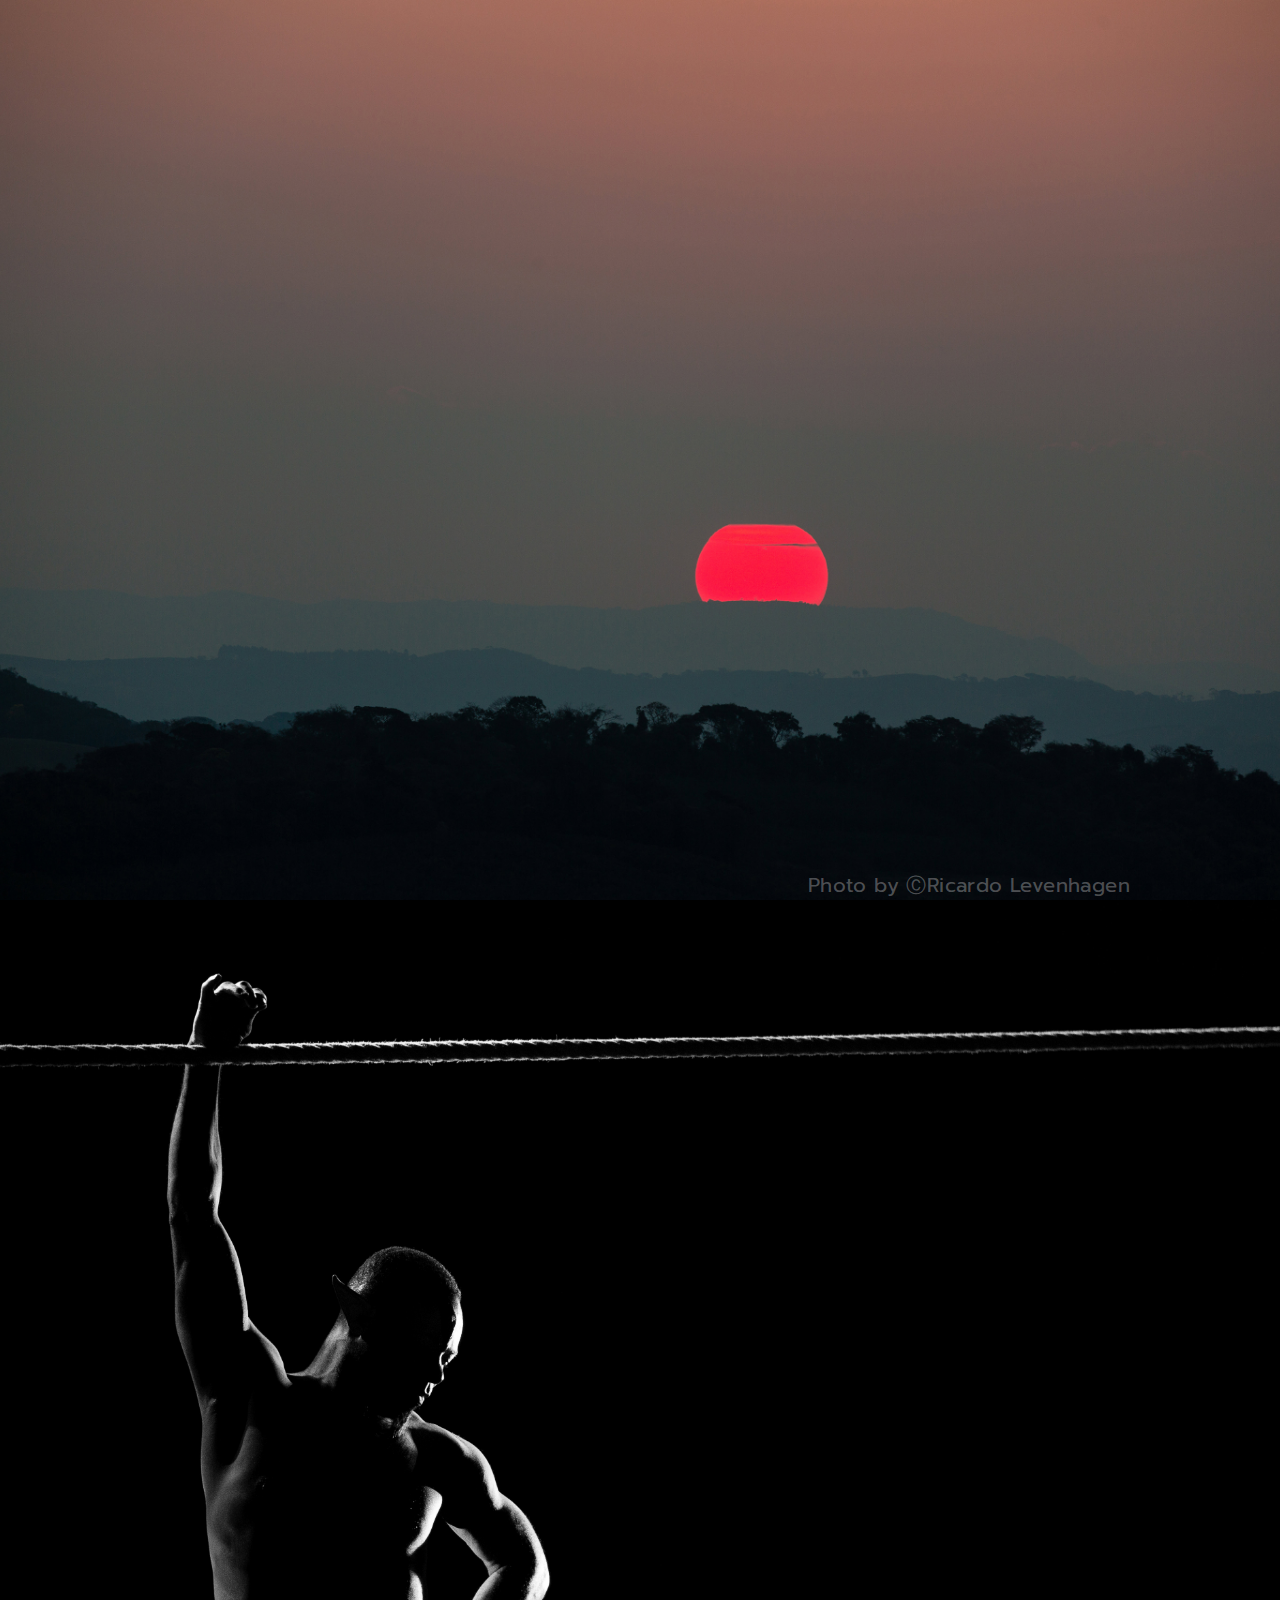
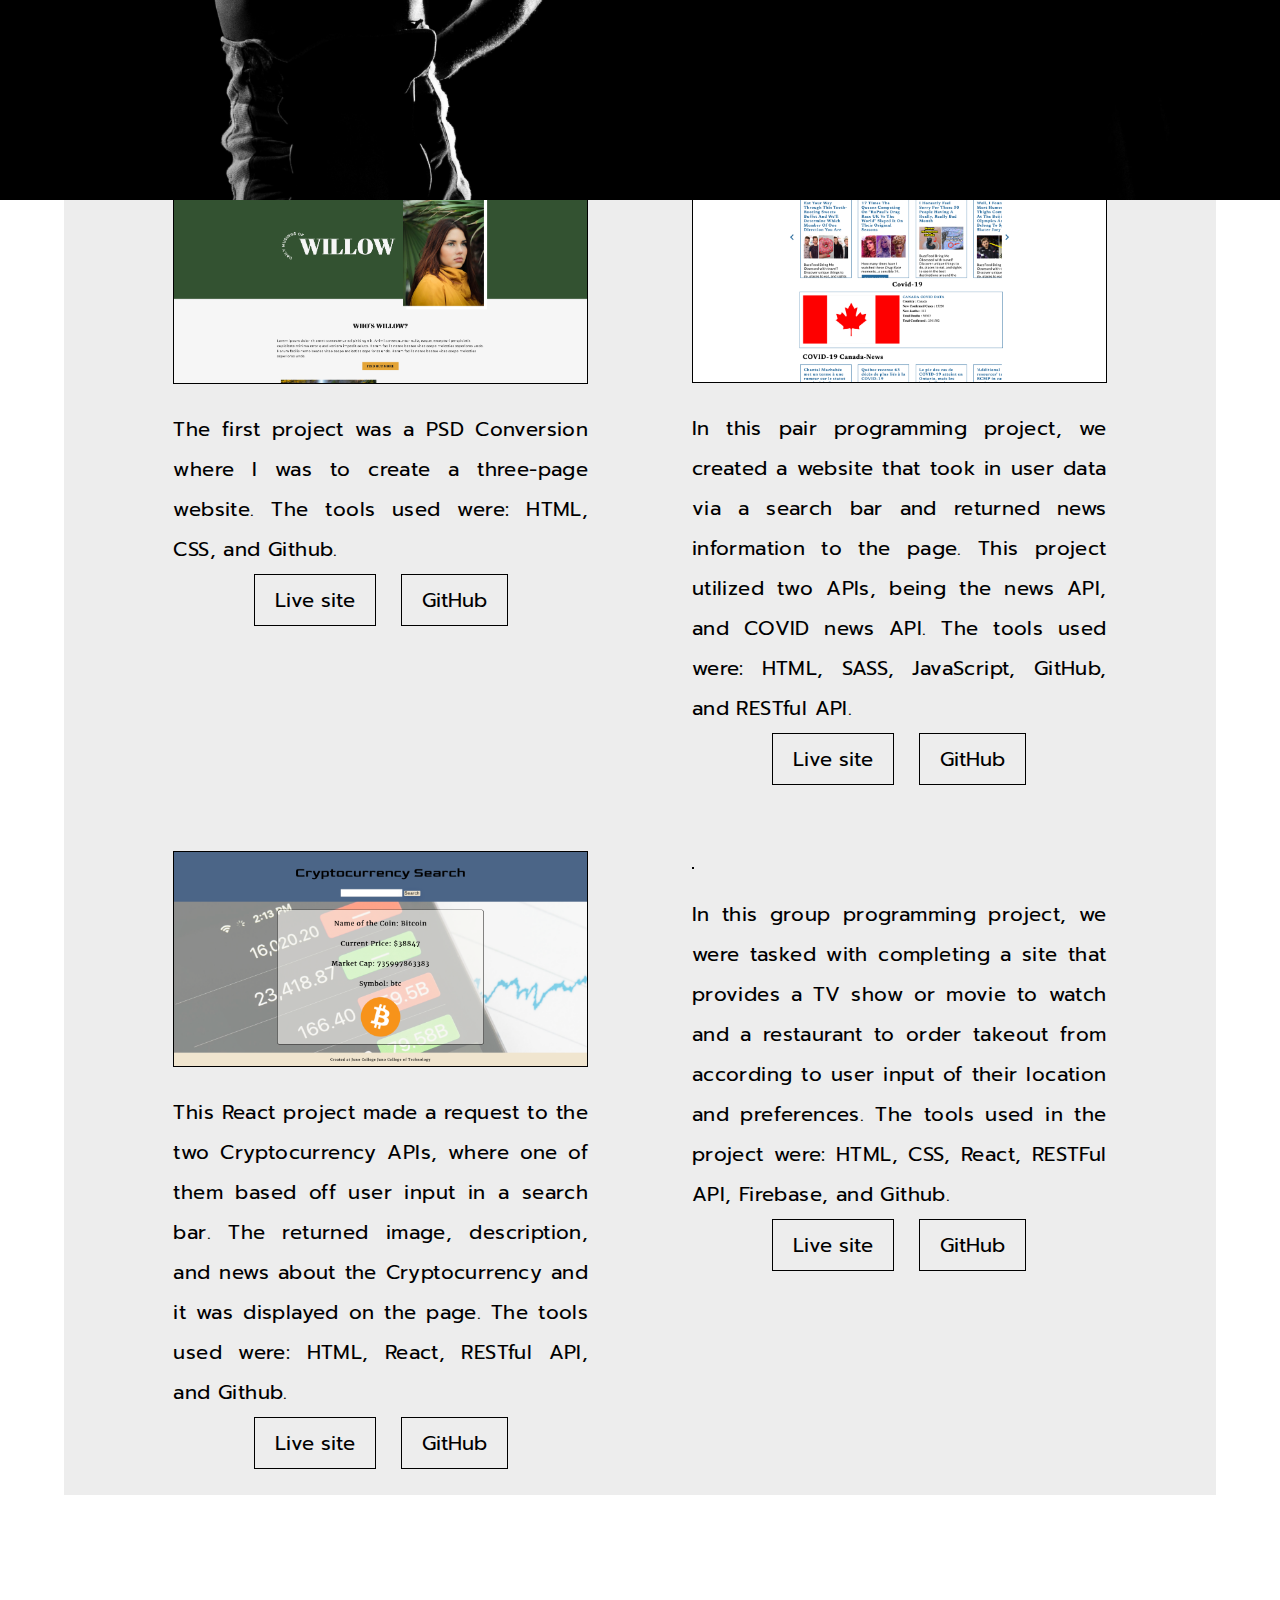
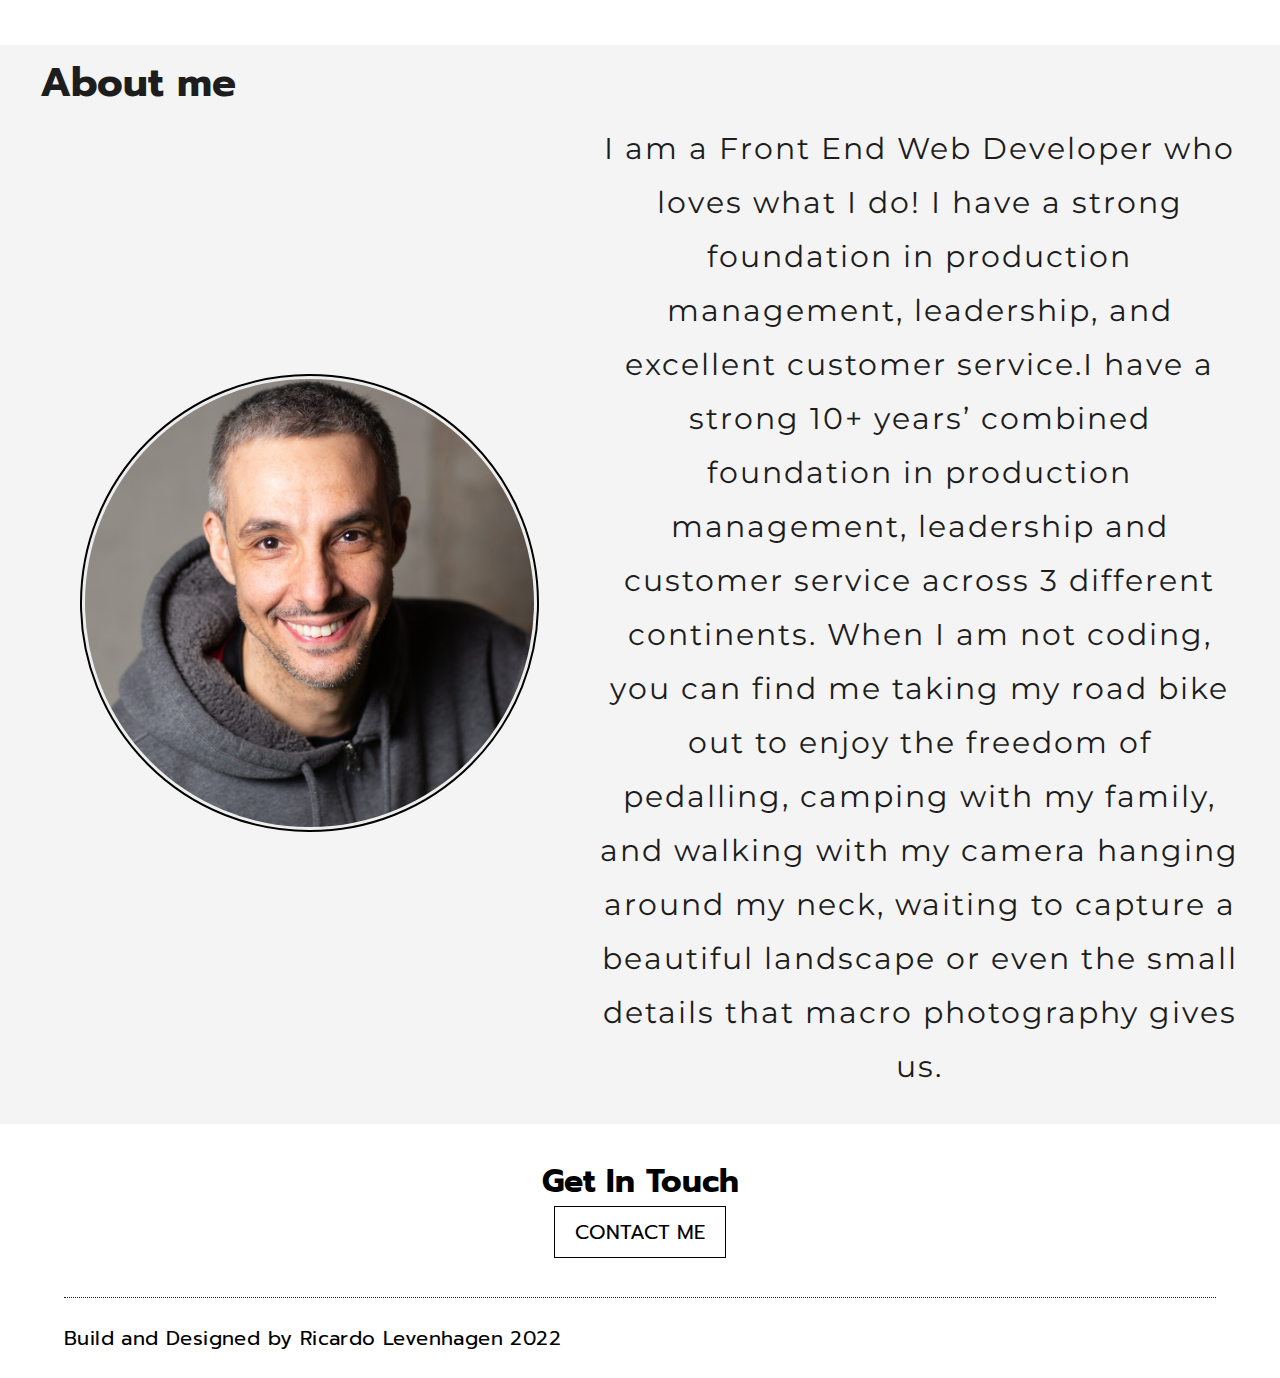
==== commit 8c42c6dc: "updata:)" ====
--- a/index.html
+++ b/index.html
@@ -279,7 +279,8 @@
                         <div>
                         </div>
                         <p class="pAboutMe">I am a Front End Web Developer who loves what I do! I have a strong
-                            foundation in production management, leadership, and excellent customer service. When I am
+                            foundation in production management, leadership, and excellent customer service.I have a strong 10+ years’ combined foundation in production management, leadership and customer service across 3
+                            different continents. When I am
                             not coding, you can find me taking my road bike out to enjoy the freedom of pedalling,
                             camping with my family, and walking with my camera hanging around my neck, waiting to
                             capture a beautiful landscape or even the small details that macro photography gives us.</p>
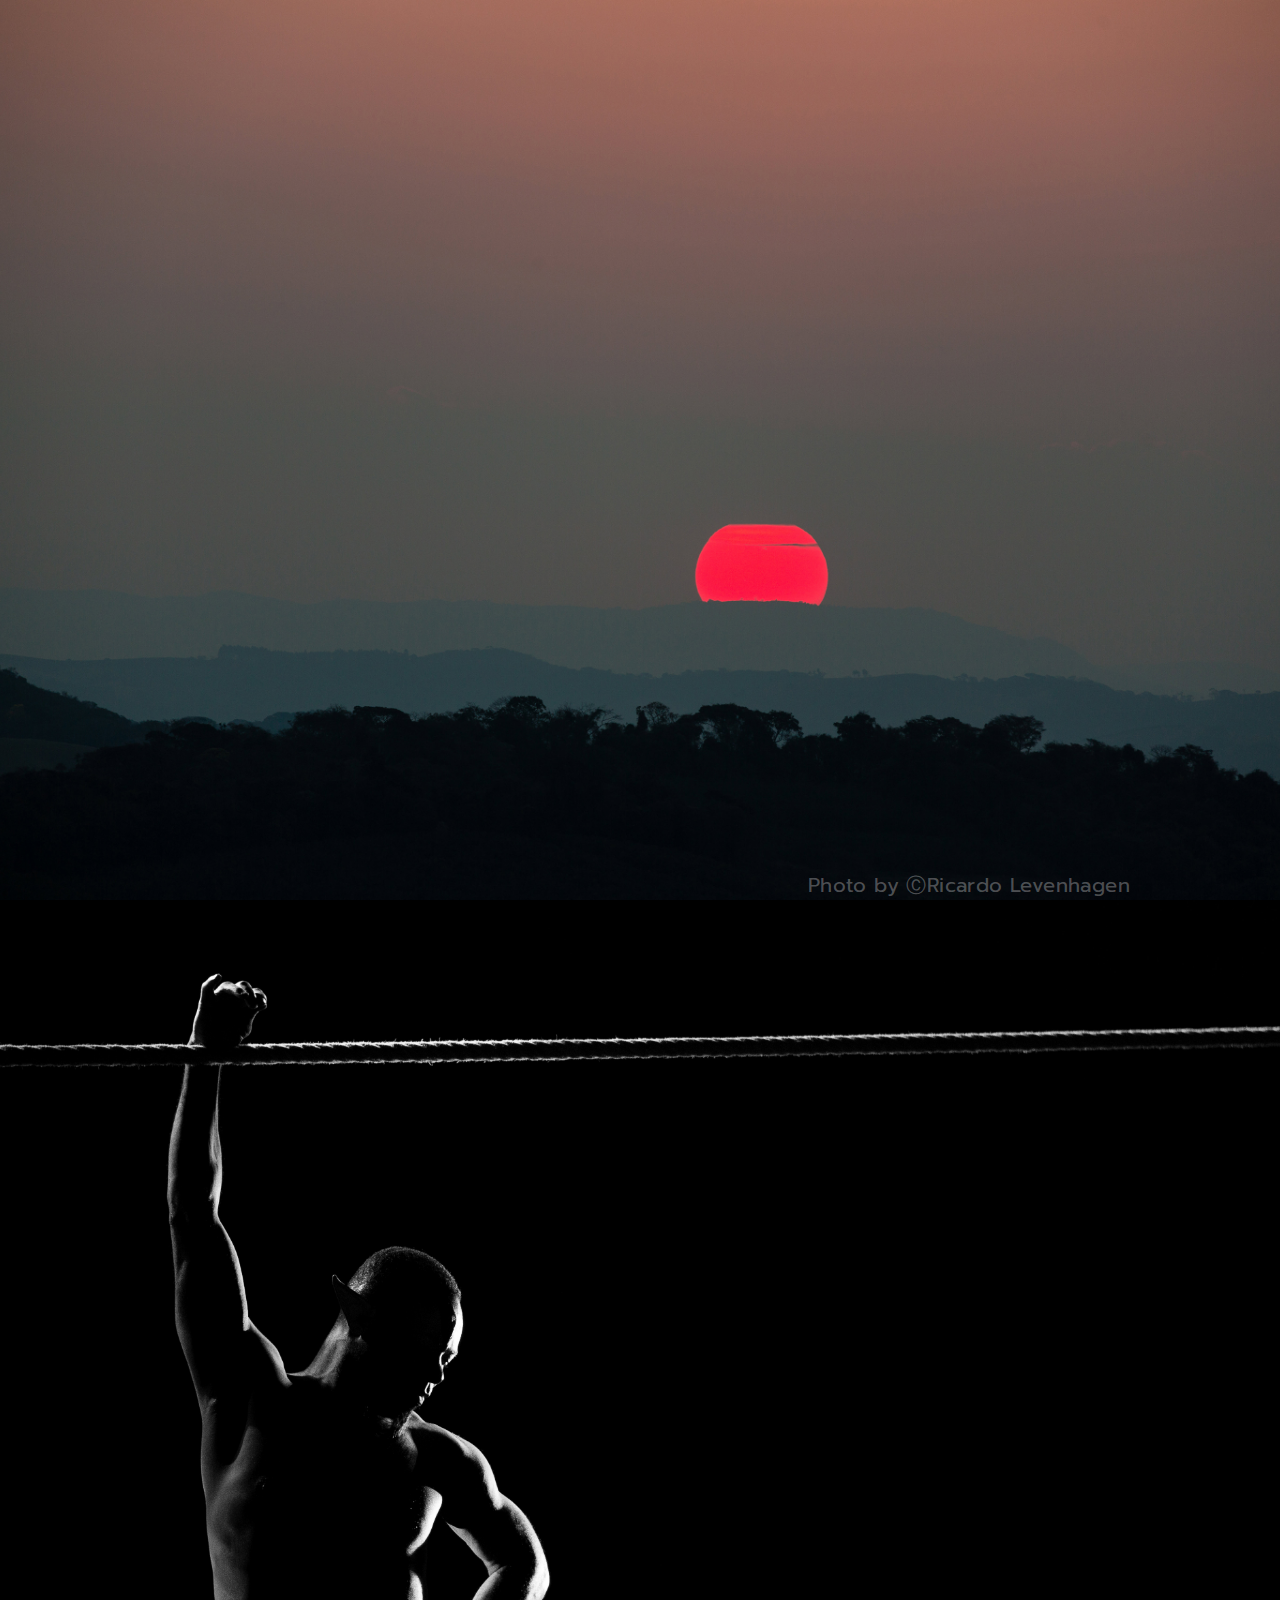
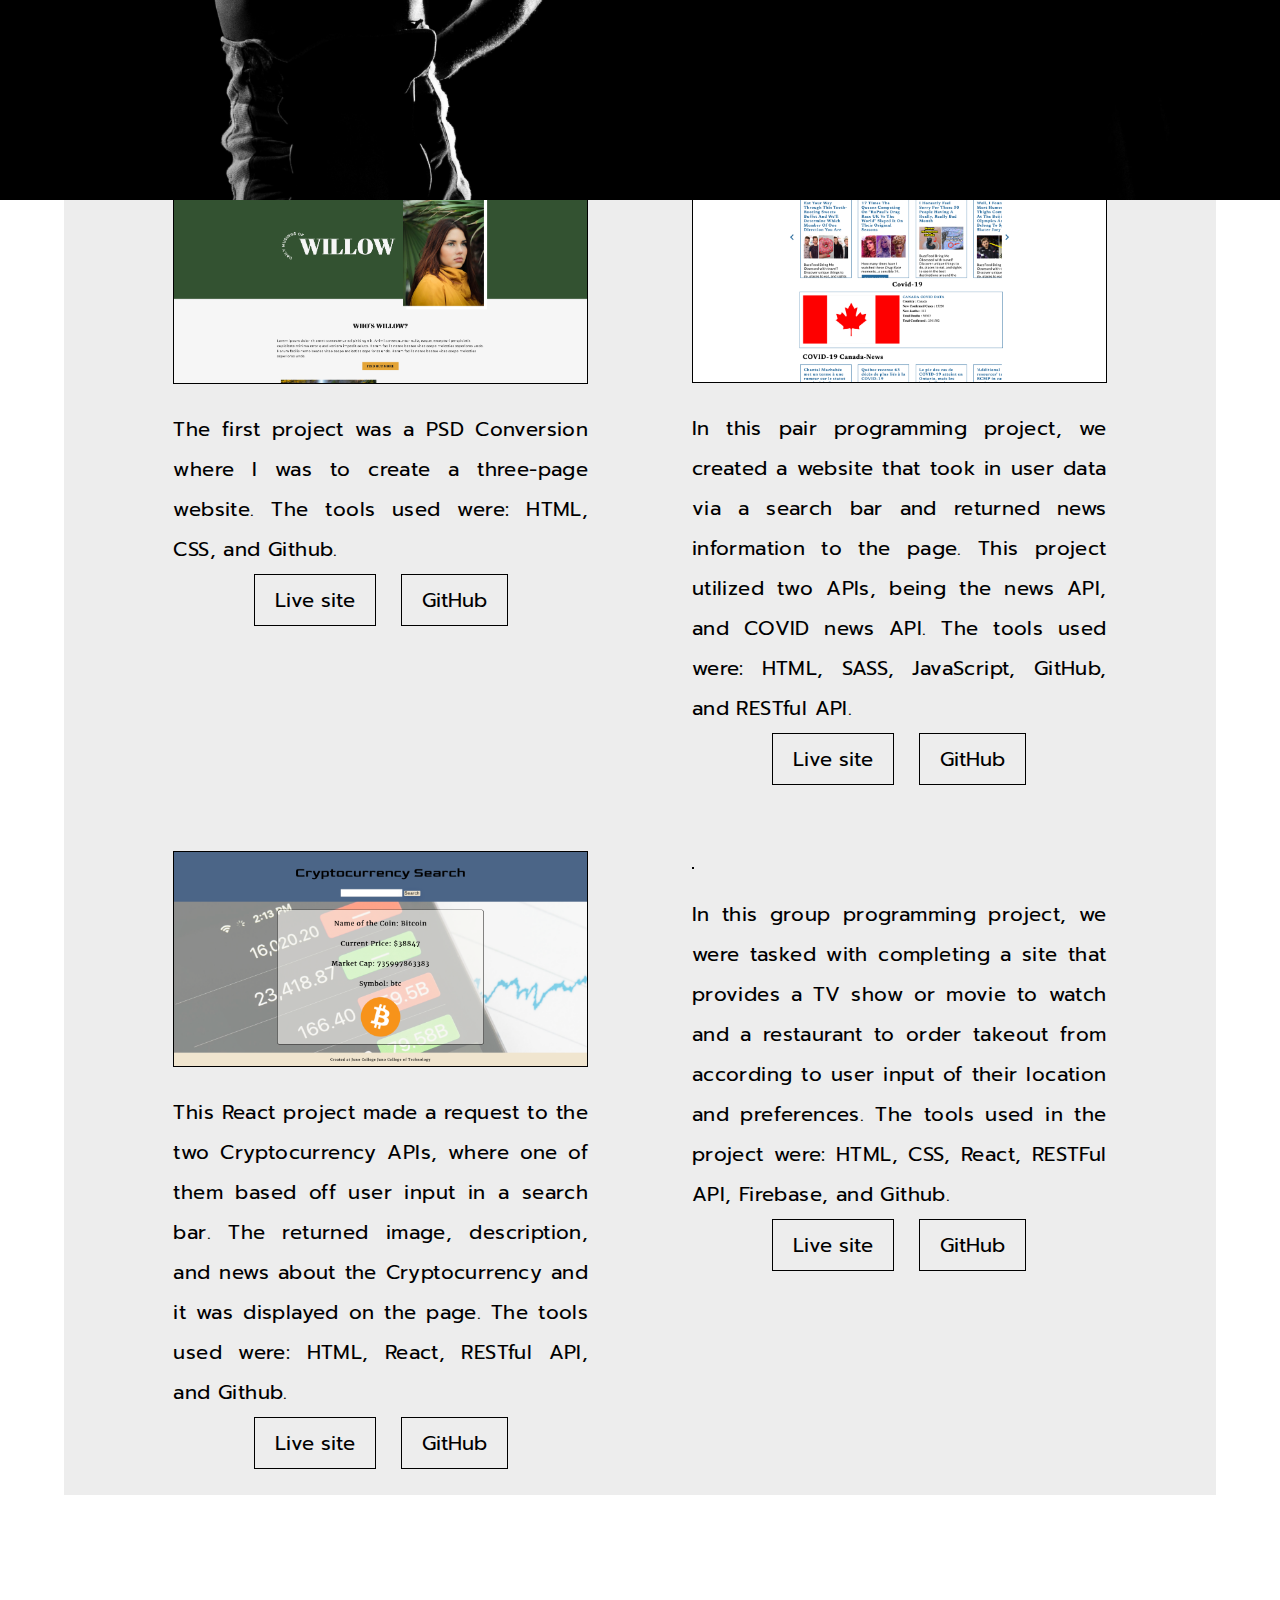
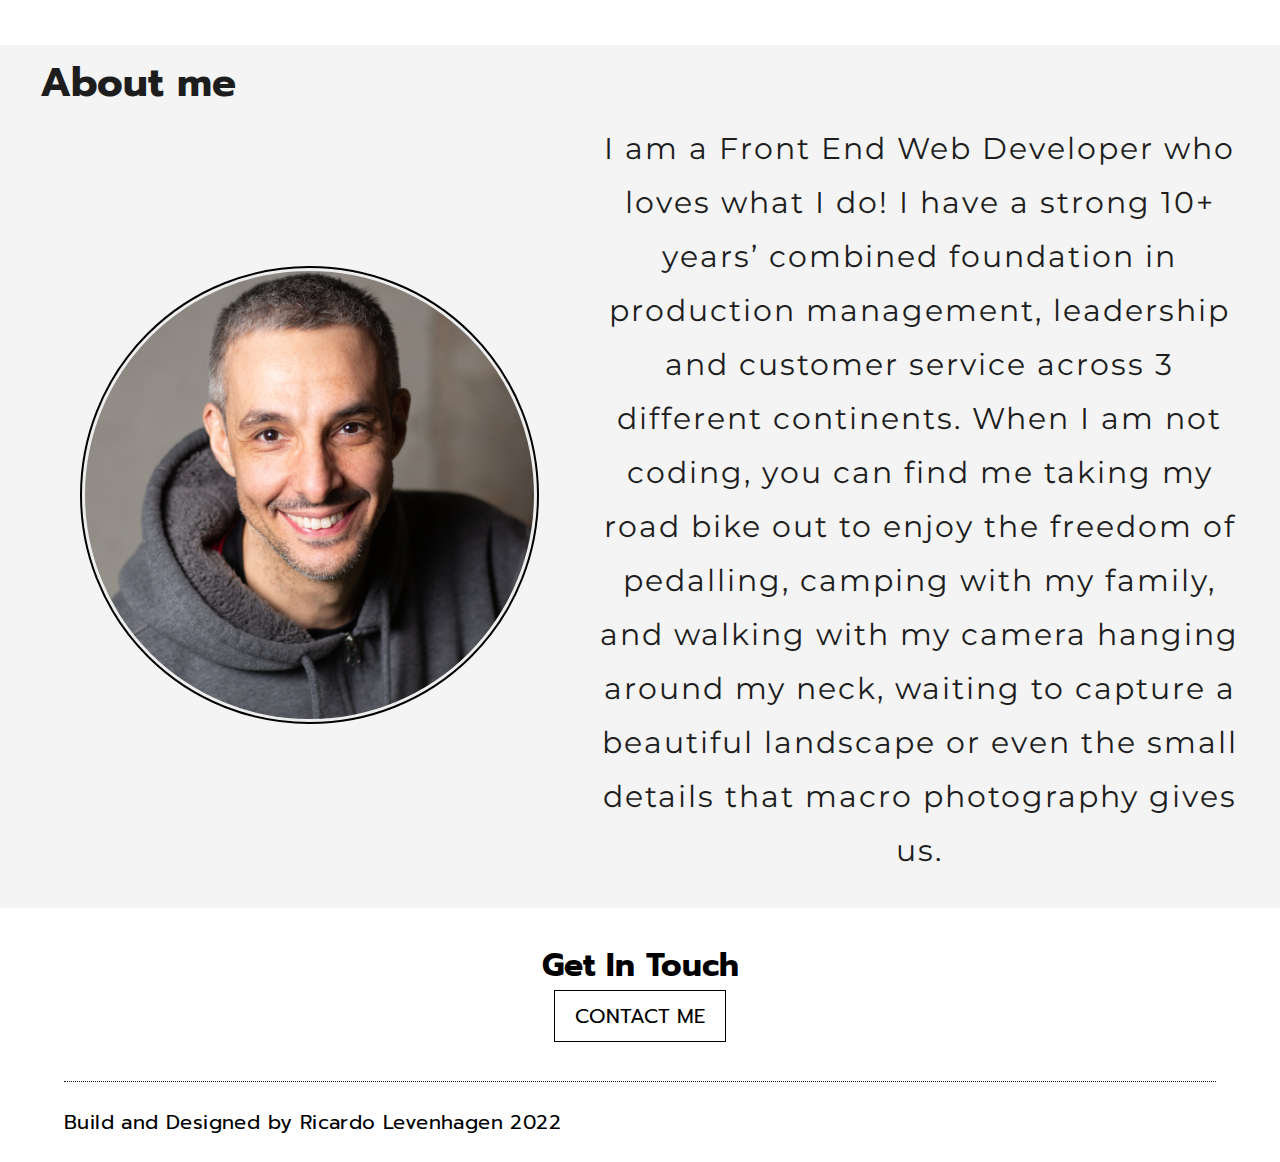
==== commit 63ab5c4c: "updata:)" ====
--- a/index.html
+++ b/index.html
@@ -278,8 +278,7 @@
                         </div>
                         <div>
                         </div>
-                        <p class="pAboutMe">I am a Front End Web Developer who loves what I do! I have a strong
-                            foundation in production management, leadership, and excellent customer service.I have a strong 10+ years’ combined foundation in production management, leadership and customer service across 3
+                        <p class="pAboutMe">I am a Front End Web Developer who loves what I do! I have a strong 10+ years’ combined foundation in production management, leadership and customer service across 3
                             different continents. When I am
                             not coding, you can find me taking my road bike out to enjoy the freedom of pedalling,
                             camping with my family, and walking with my camera hanging around my neck, waiting to
--- a/style/style.css
+++ b/style/style.css
@@ -617,41 +617,6 @@
   height: 250px;
 }
 
-button {
-  border: 1px solid black;
-  color: black;
-  background: none;
-  text-decoration: none;
-  cursor: pointer;
-  padding: 10px 20px;
-  font-size: 1rem;
-  margin: 10px;
-  transition: 0.5s;
-  position: relative;
-  overflow: hidden;
-  font-family: "Prompt", sans-serif;
-}
-
-button:hover, button:focus {
-  color: #ffffff;
-}
-
-button::before {
-  content: "";
-  position: absolute;
-  left: 0;
-  width: 100%;
-  height: 0%;
-  background: #1d1d1d;
-  z-index: -1;
-  transition: 0.5s;
-  top: 0;
-}
-
-button:hover::before {
-  height: 100%;
-}
-
 .pageThx {
   background-color: rgba(29, 29, 29, 0.3);
 }
@@ -939,6 +904,16 @@
   margin-bottom: 45px;
 }
 
+@media (max-width: 1150px) {
+  .submit {
+    align-items: center;
+    justify-content: center;
+    display: flex;
+    flex-wrap: wrap;
+    text-align: center;
+    margin: 0 auto;
+  }
+}
 @media (max-width: 990px) {
   h1 {
     font-size: 2.7rem;
@@ -1116,8 +1091,8 @@
     line-height: 1.6rem;
     position: absolute;
     background-color: rgba(28, 28, 28, 0.2);
-    left: 60px;
-    top: 7px;
+    left: 34px;
+    top: -3px;
   }
 
   .navUl.show {
@@ -1193,6 +1168,13 @@
     margin-left: 0px;
     background-color: rgba(0, 0, 0, 0.4);
   }
+
+  .submit {
+    margin: 0 auto;
+    display: flex;
+    width: 100%;
+    flex-direction: column;
+  }
 }
 @media (max-width: 450px) {
   .wrapper {
@@ -1234,6 +1216,13 @@
   .aboutCont {
     background-attachment: scroll;
   }
+
+  .submit {
+    margin: 0 auto;
+    display: flex;
+    width: 100%;
+    flex-direction: column;
+  }
 }
 @media (max-width: 355px) {
   .wrapper {
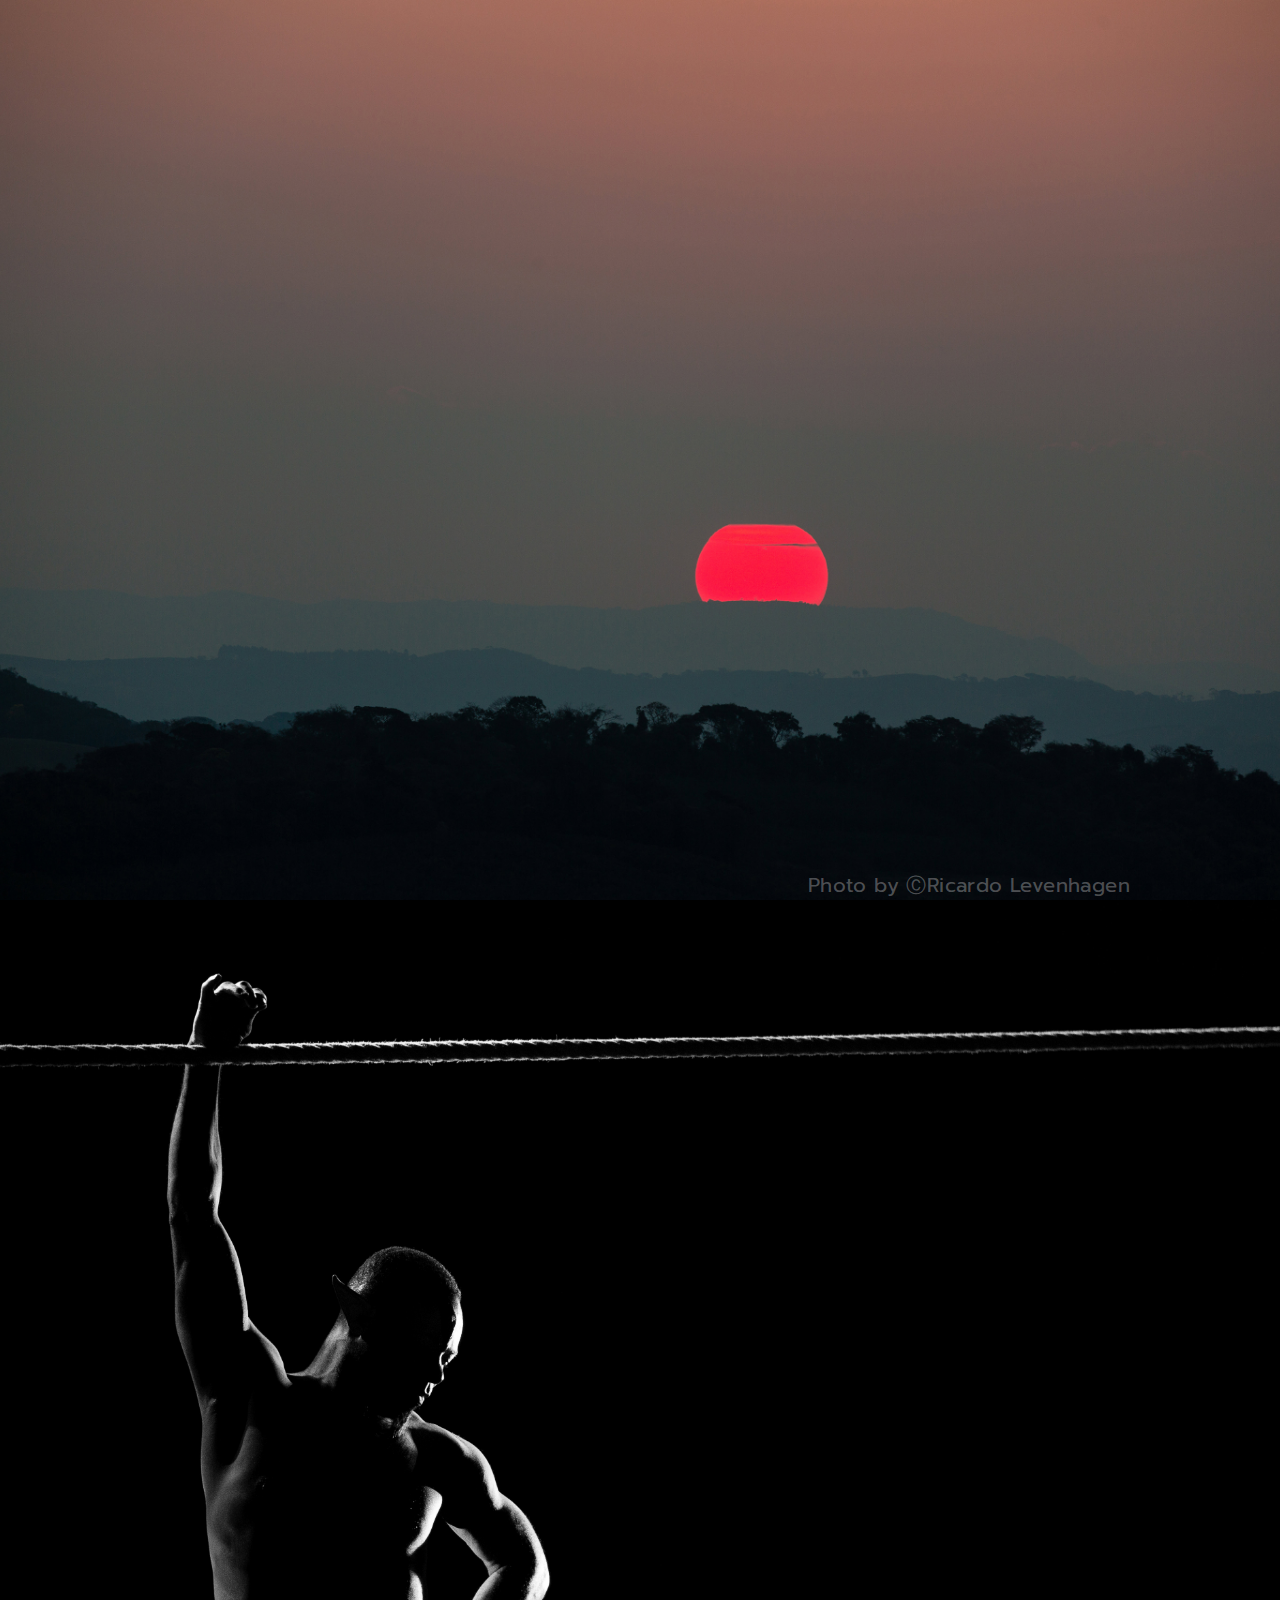
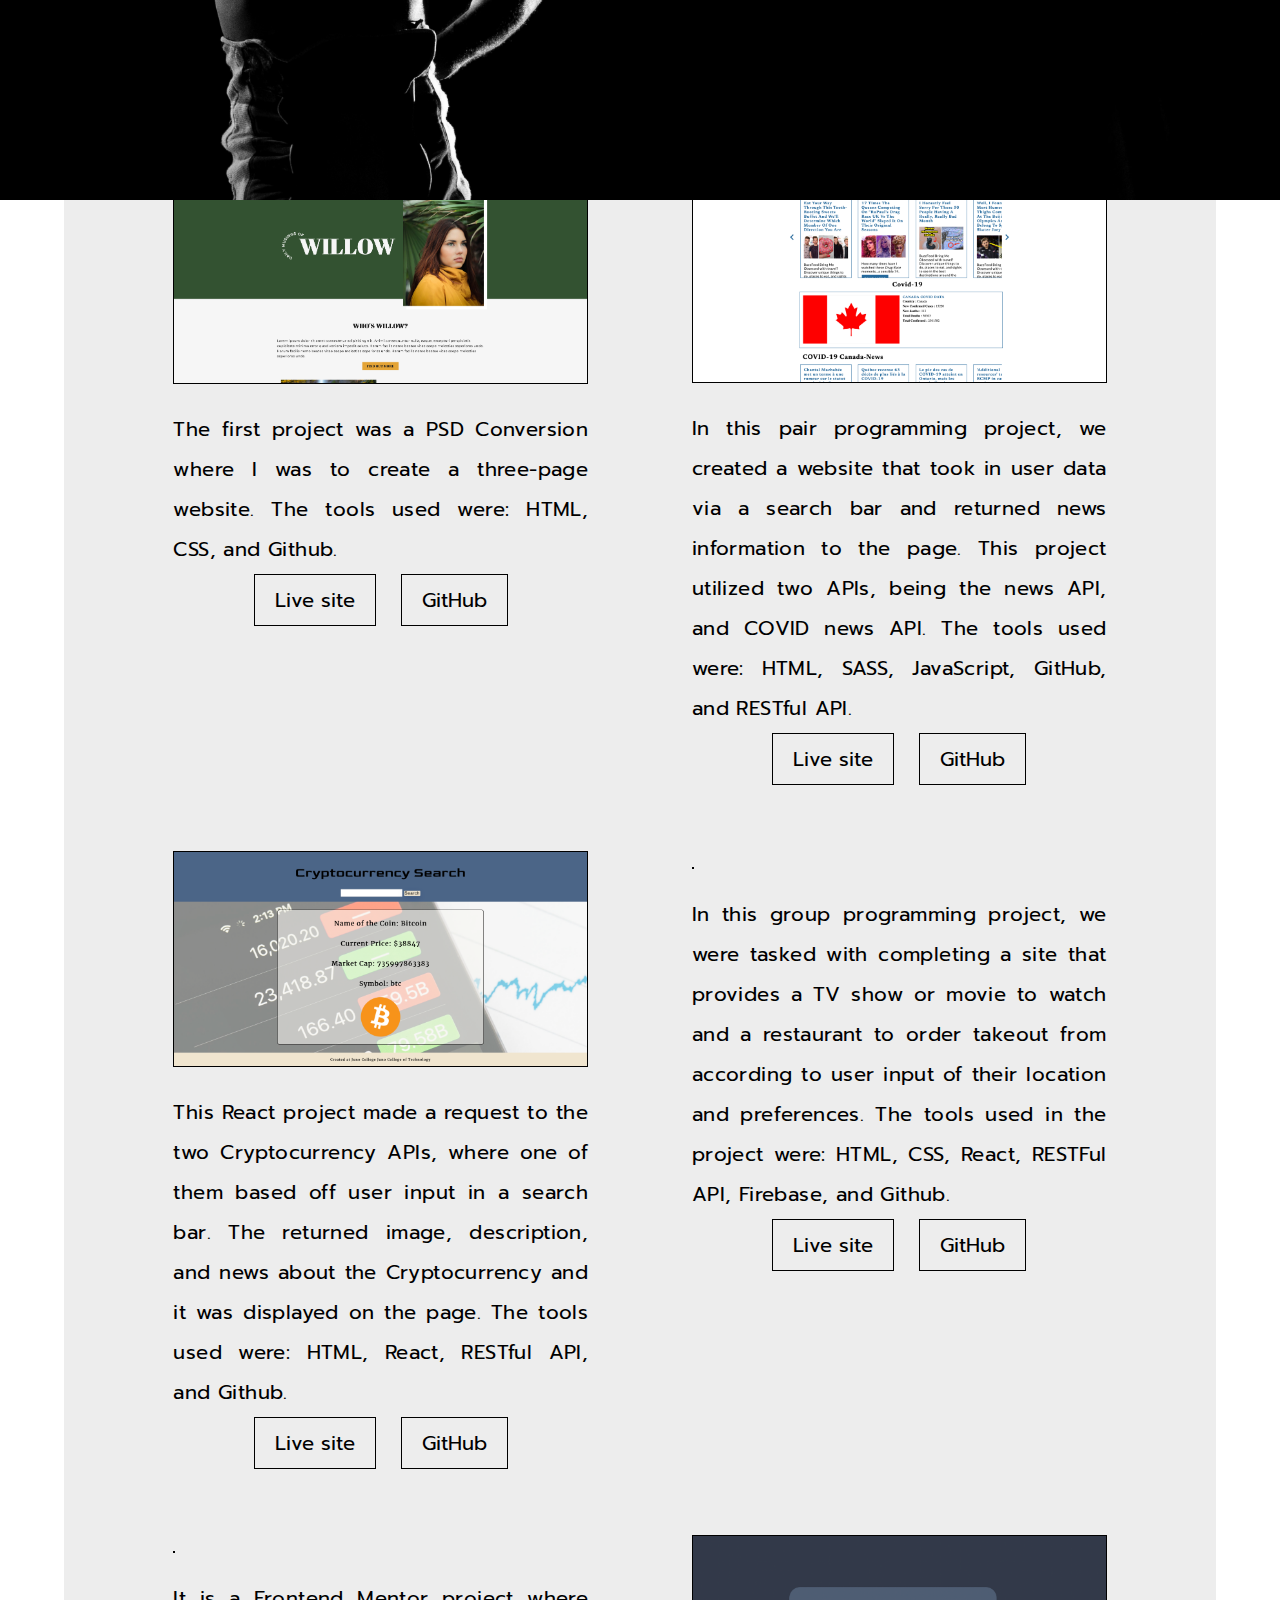
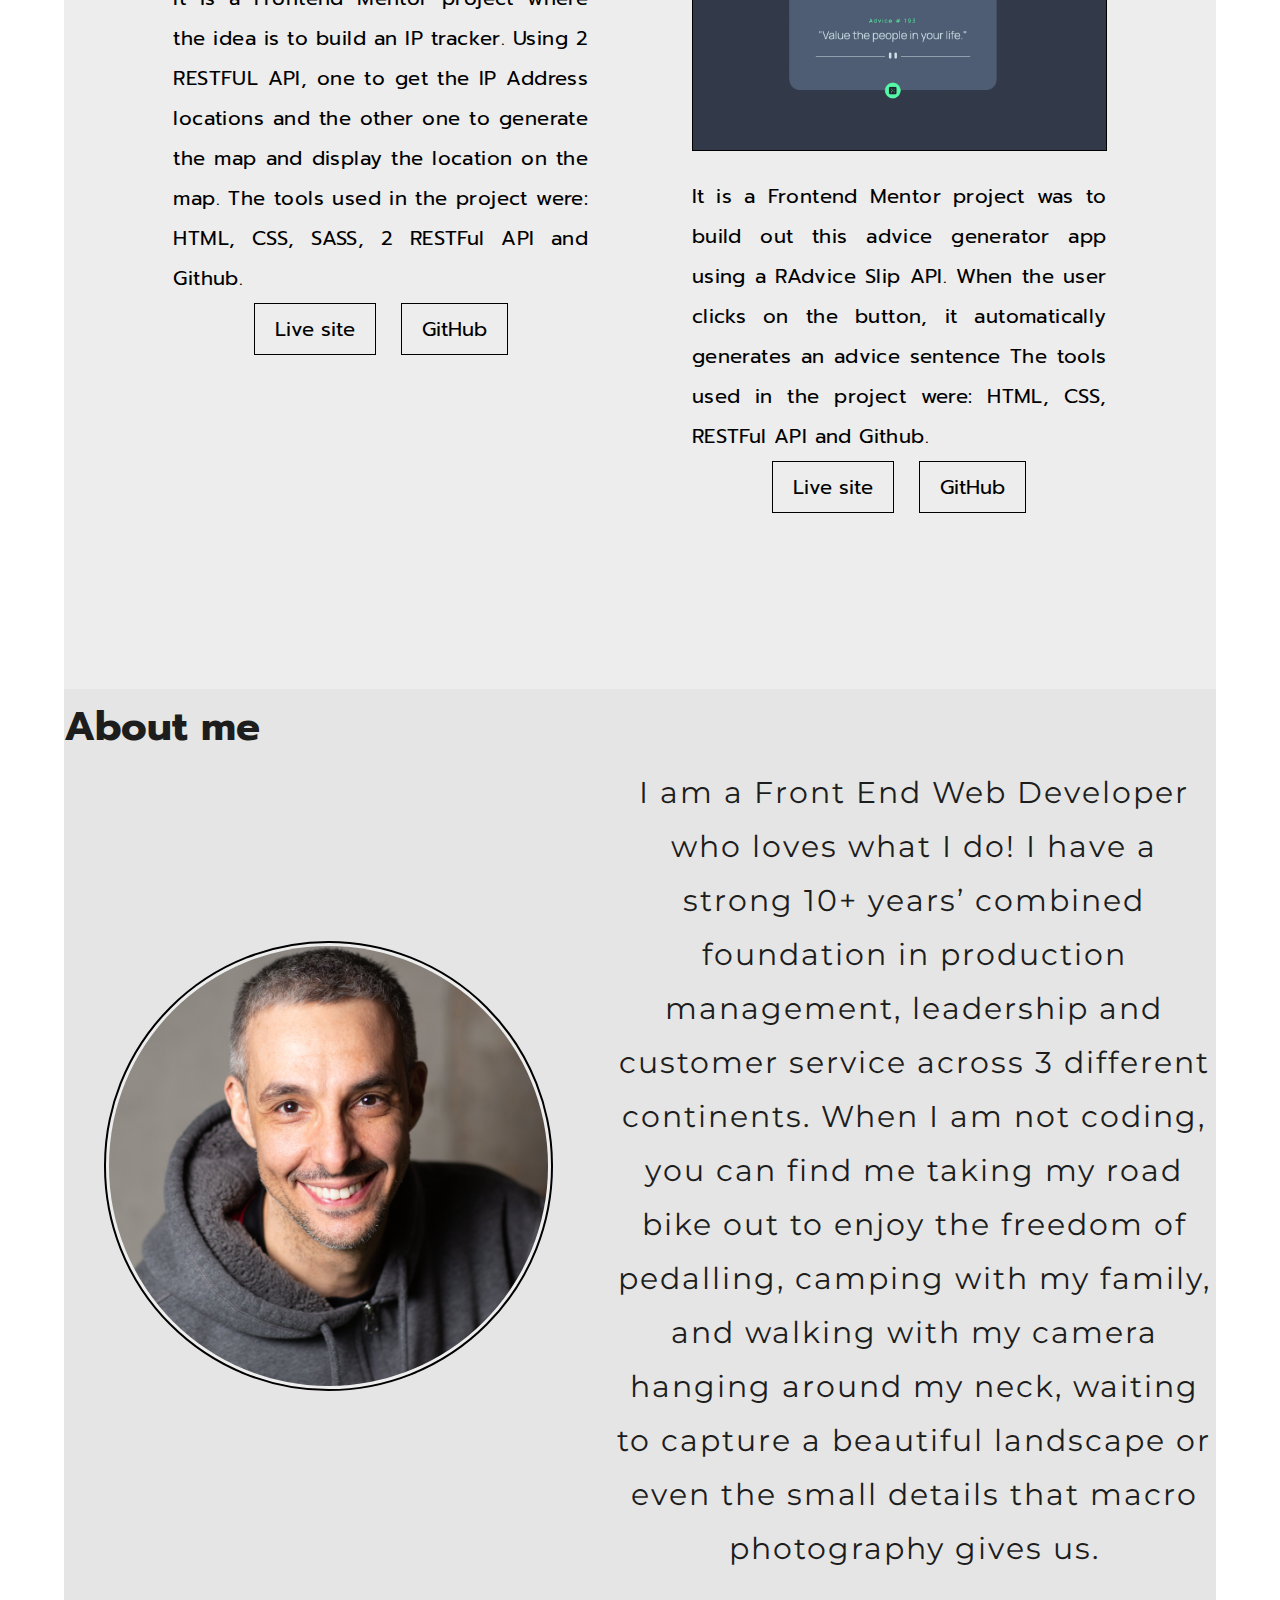
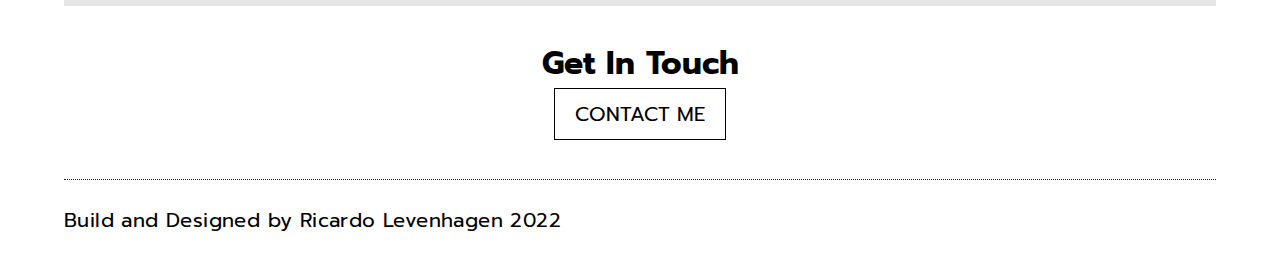
==== commit fc57f3e5: "added to the portfolio" ====
--- a/index.html
+++ b/index.html
@@ -100,7 +100,7 @@
                 </a>
             </dic>
         </div>
-        <div class="copyRight"> <span> Photo by ⒸRicardo  Levenhagen</span></div>
+        <div class="copyRight"> <span> Photo by ⒸRicardo Levenhagen</span></div>
         <!--================= Animations starts here============ -->
 
         <section>
@@ -114,11 +114,11 @@
                     <h2 class="hide">
                         <span class="text text2">Front-End Web Developer</span>
                     </h2>
-                    
-                </div>
-                <div class="copyRight"> <span class="animatioCR" > Photo by ⒸRicardo Levenhagen</span> </div>
-            </div>
-            
+
+                </div>
+                <div class="copyRight"> <span class="animatioCR"> Photo by ⒸRicardo Levenhagen</span> </div>
+            </div>
+
             <div class="slider"></div>
         </section>
         <!--================= Animations ends here============ -->
@@ -161,7 +161,7 @@
                     <img class="imgSkill" src="./assets/teamwork.png" alt="brand logo image of github">
                     <h3>Teamwork</h3>
                 </div>
-                                
+
                 <div class="imgH3Box">
                     <img class="imgSkill" src="./assets/sass.png" alt="brand logo of image fo sass ">
                     <h3>sass</h3>
@@ -258,39 +258,66 @@
                         <a class="btn" href="https://bingefest.netlify.app/" target="_blank">Live site</a> <a
                             class="btn btnProj" href="https://github.com/BingeFest/bingeFest" target="_blank">GitHub</a>
                     </div>
-
-                </div>
-
-            </div>
-        </div>
-
-
-        <!-- ================abaout===================== -->
-
-        <div class="aboutCont">
-
-            <div id="about" class="wrapper aboutMe">
-                <h2 class="h2About">About me</h2>
-                <div class="aboutMeCont2">
-                    <div class="aboutMeCont3">
-                        <div>
-                            <img class="portrait" src="./assets/ricardo-levenhagen.jpg" alt="a portrait of ricardo levenhagen">
+                </div>
+
+                <div class="portImgTxtCont">
+                    <img class="imgPortifolio" src="./assets/ip-tracker.png" alt="">
+                    <p>It is a Frontend Mentor project where the idea is to build an IP tracker. Using 2 RESTFUL API,
+                        one to get the IP Address locations and the other one to generate the map and display the
+                        location on the map. The tools used in the project were: HTML, CSS, SASS, 2 RESTFul API and
+                        Github.</p>
+                    <div class=" btnProj">
+                        <a class="btn" href="https://ip-address-tracker-rico.netlify.app/" target="_blank">Live site</a>
+                        <a class="btn btnProj" href="https://github.com/rilevenhagen/iplocation"
+                            target="_blank">GitHub</a>
+                    </div>
+                </div>
+                <div class="portImgTxtCont">
+                    <img class="imgPortifolio" src="./assets/advice-generator.png" alt="">
+                    <p>It is a Frontend Mentor project was to build out this advice generator app using a RAdvice
+                        Slip API. When the user clicks on the button, it automatically generates an advice sentence
+                        The tools used in the project were: HTML, CSS, RESTFul API and
+                        Github.</p>
+                    <div class=" btnProj">
+                        <a class="btn" href="https://snazzy-griffin-13d165.netlify.app" target="_blank">Live
+                            site</a>
+                        <a class="btn btnProj" href="https://github.com/rilevenhagen/advice-generator-app"
+                            target="_blank">GitHub</a>
+                    </div>
+                </div>
+            </div>
+
+
+            <!-- ================abaout===================== -->
+
+            <div class="aboutCont">
+
+                <div id="about" class="wrapper aboutMe">
+                    <h2 class="h2About">About me</h2>
+                    <div class="aboutMeCont2">
+                        <div class="aboutMeCont3">
+                            <div>
+                                <img class="portrait" src="./assets/ricardo-levenhagen.jpg"
+                                    alt="a portrait of ricardo levenhagen">
+                            </div>
+                            <div>
+                            </div>
+                            <p class="pAboutMe">I am a Front End Web Developer who loves what I do! I have a strong 10+
+                                years’ combined foundation in production management, leadership and customer service
+                                across
+                                3
+                                different continents. When I am
+                                not coding, you can find me taking my road bike out to enjoy the freedom of pedalling,
+                                camping with my family, and walking with my camera hanging around my neck, waiting to
+                                capture a beautiful landscape or even the small details that macro photography gives us.
+                            </p>
                         </div>
-                        <div>
-                        </div>
-                        <p class="pAboutMe">I am a Front End Web Developer who loves what I do! I have a strong 10+ years’ combined foundation in production management, leadership and customer service across 3
-                            different continents. When I am
-                            not coding, you can find me taking my road bike out to enjoy the freedom of pedalling,
-                            camping with my family, and walking with my camera hanging around my neck, waiting to
-                            capture a beautiful landscape or even the small details that macro photography gives us.</p>
-                    </div>
-
-                </div>
-
-            </div>
-
-        </div>
-
+
+                    </div>
+
+                </div>
+
+            </div>
 
     </main>
 
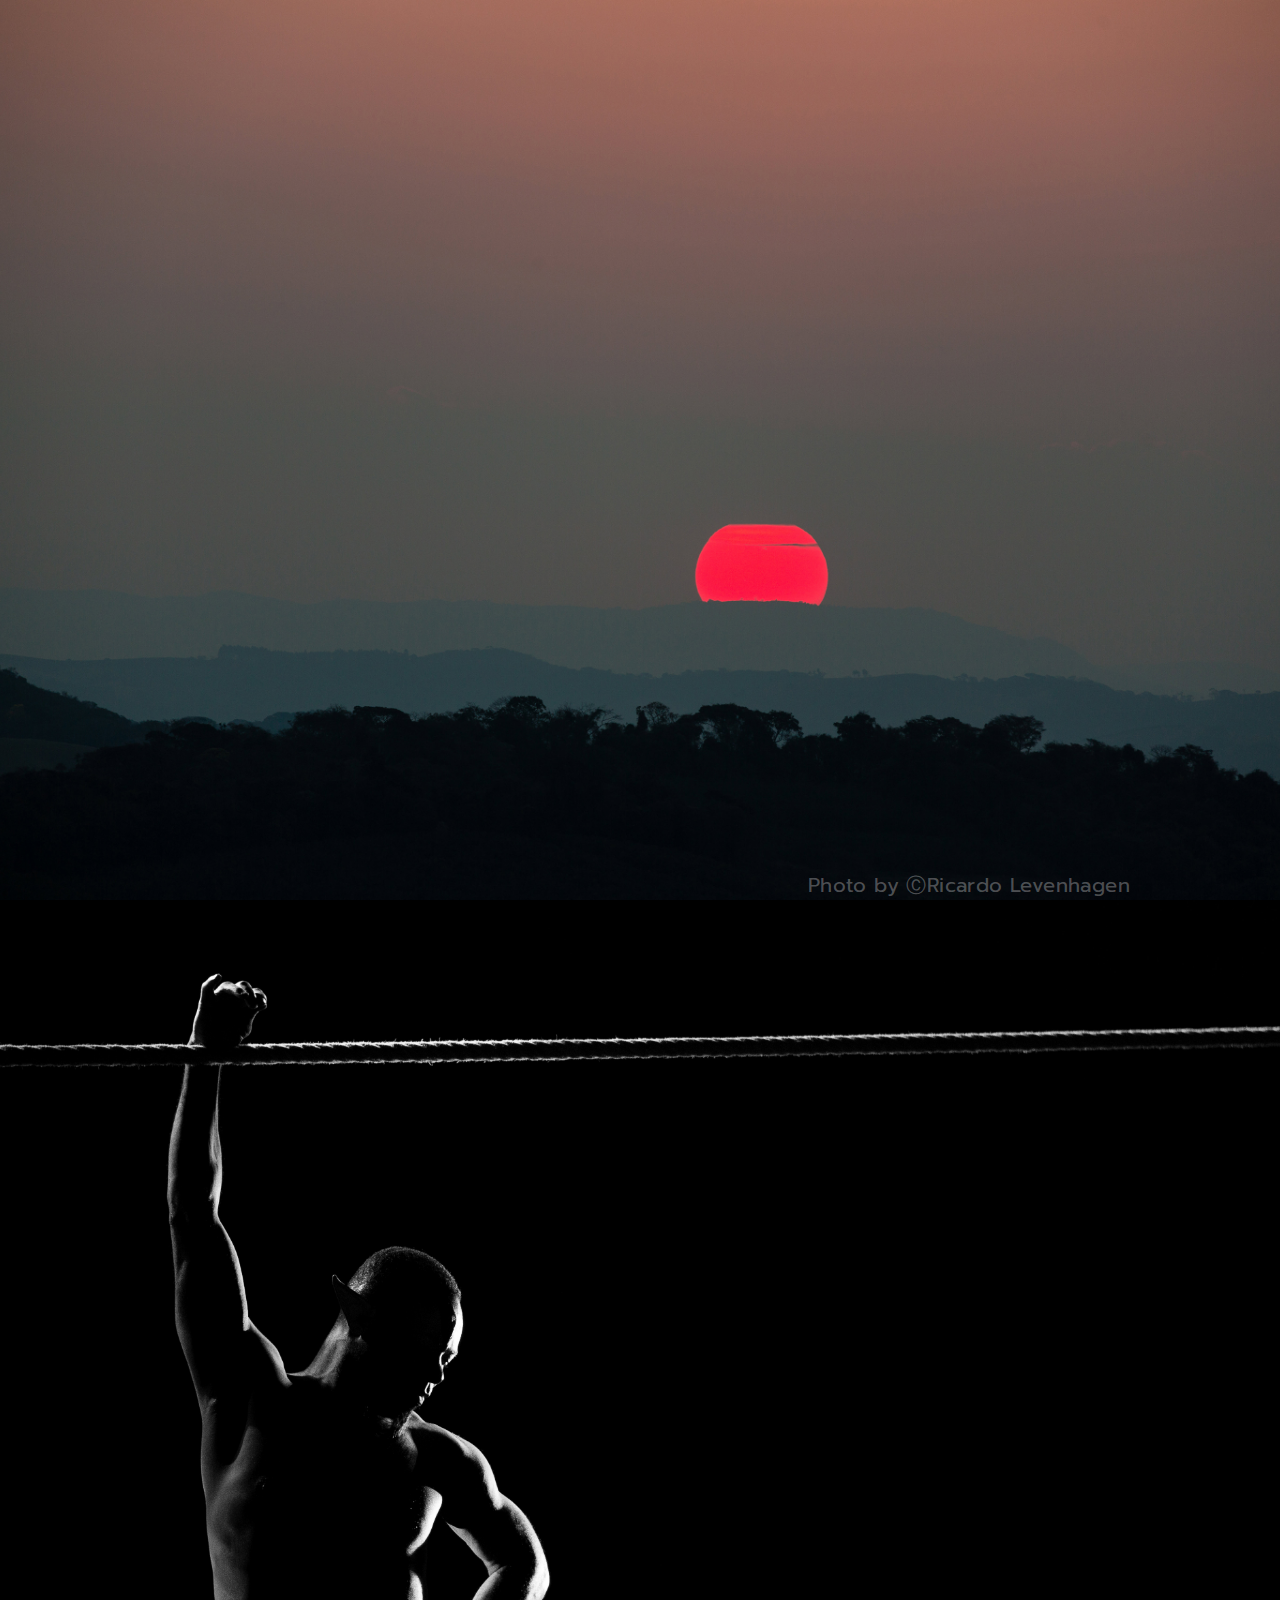
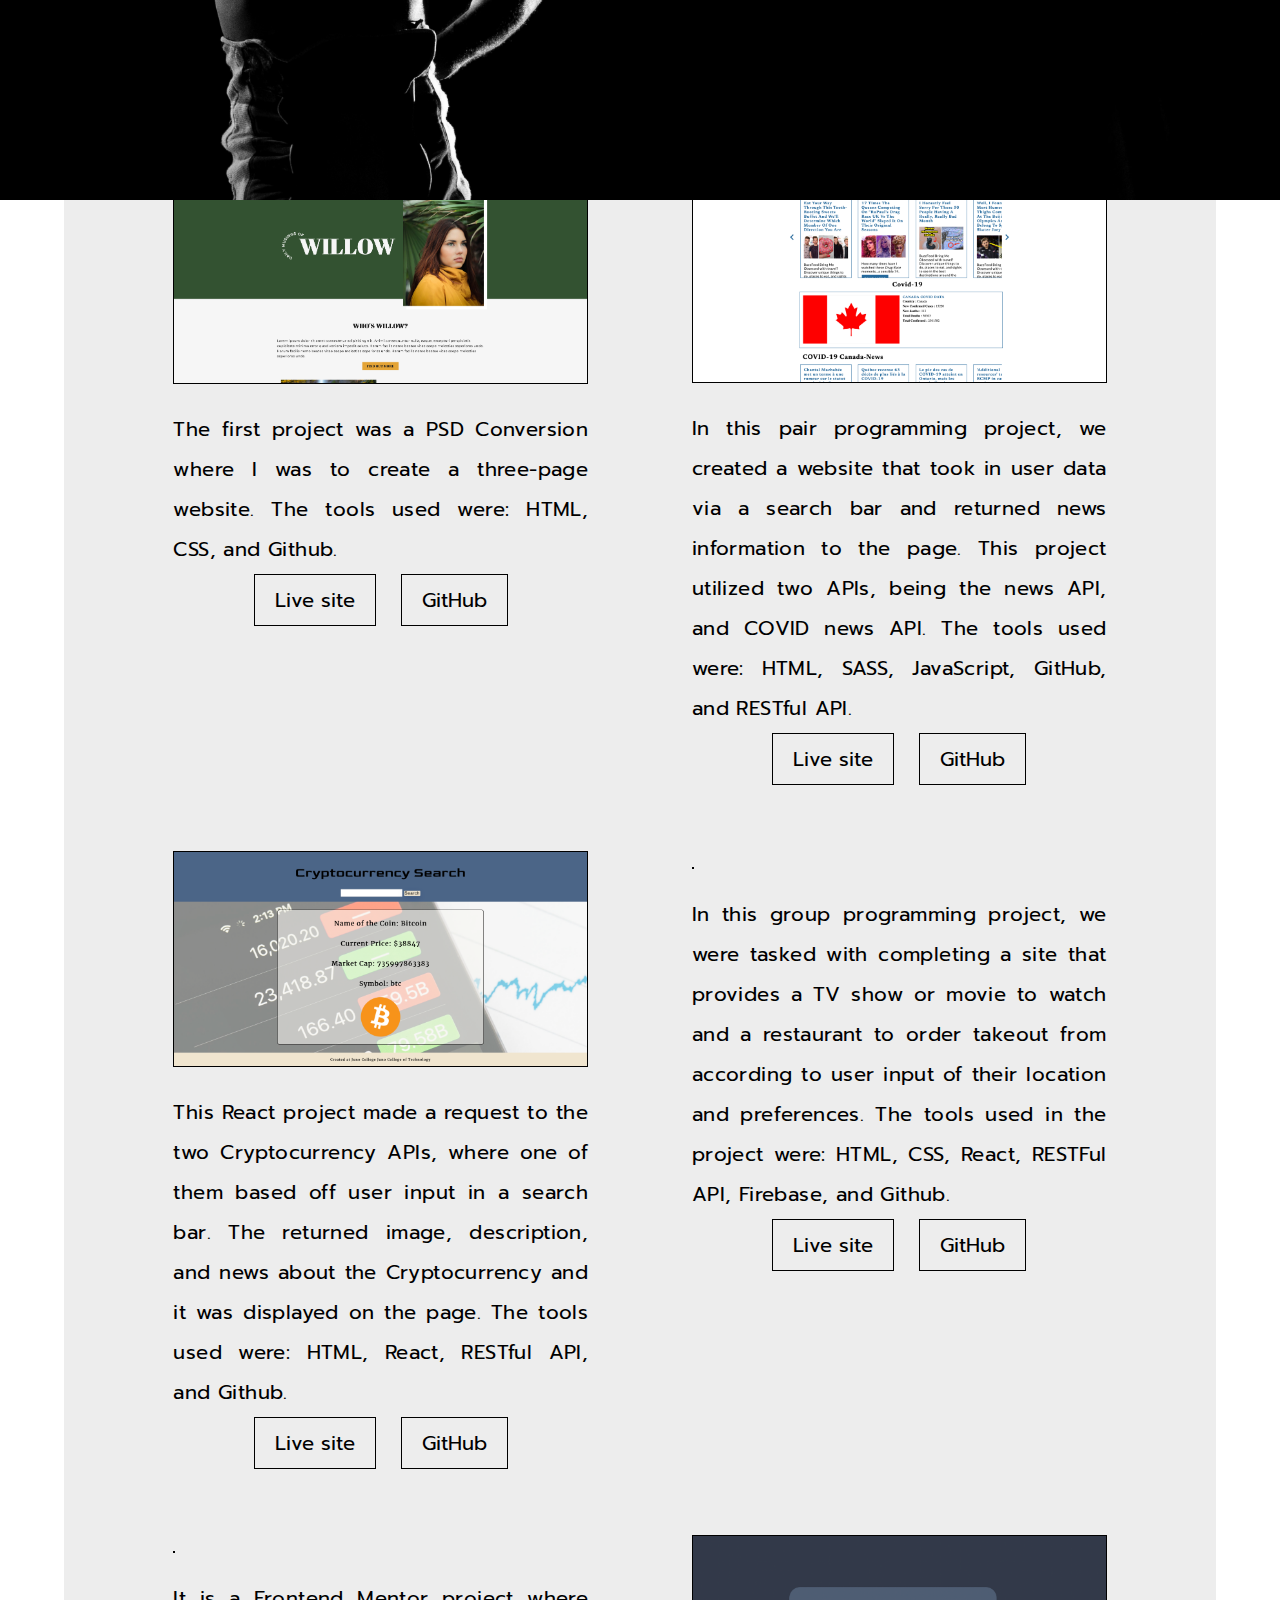
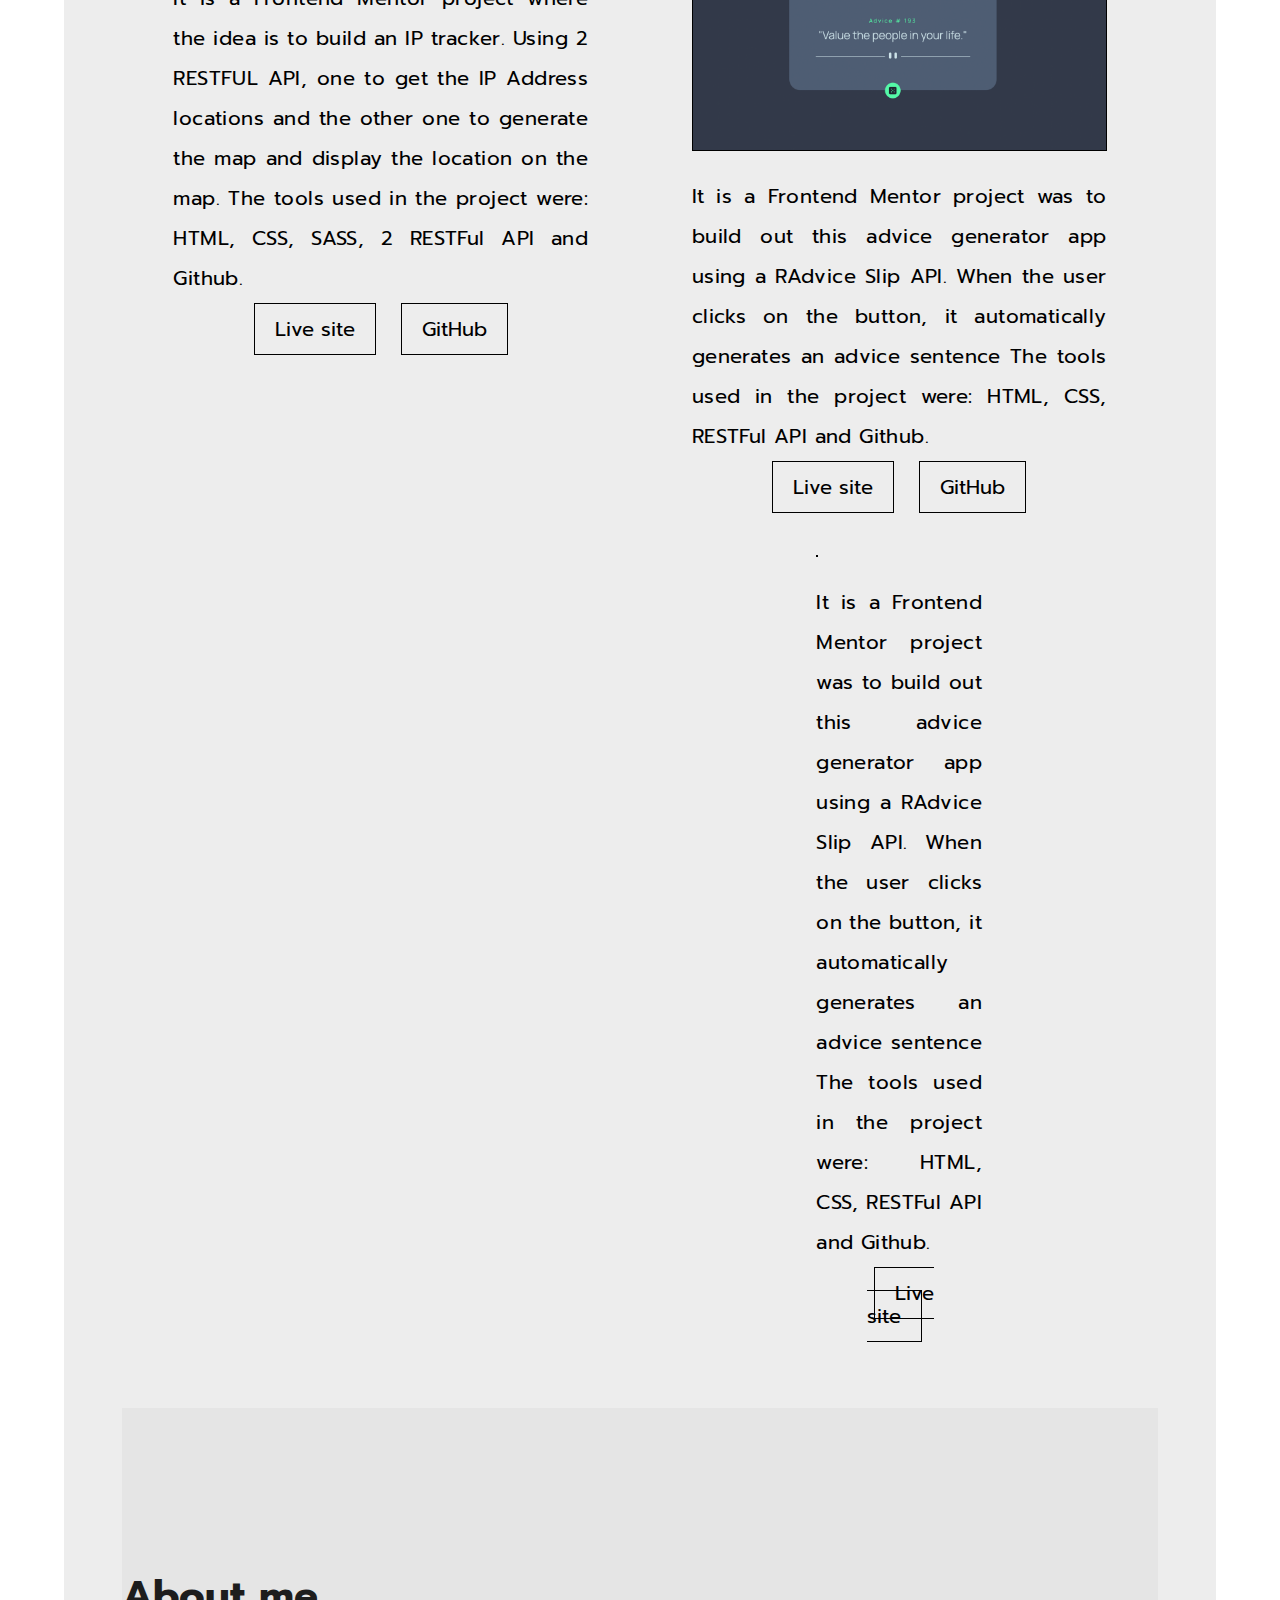
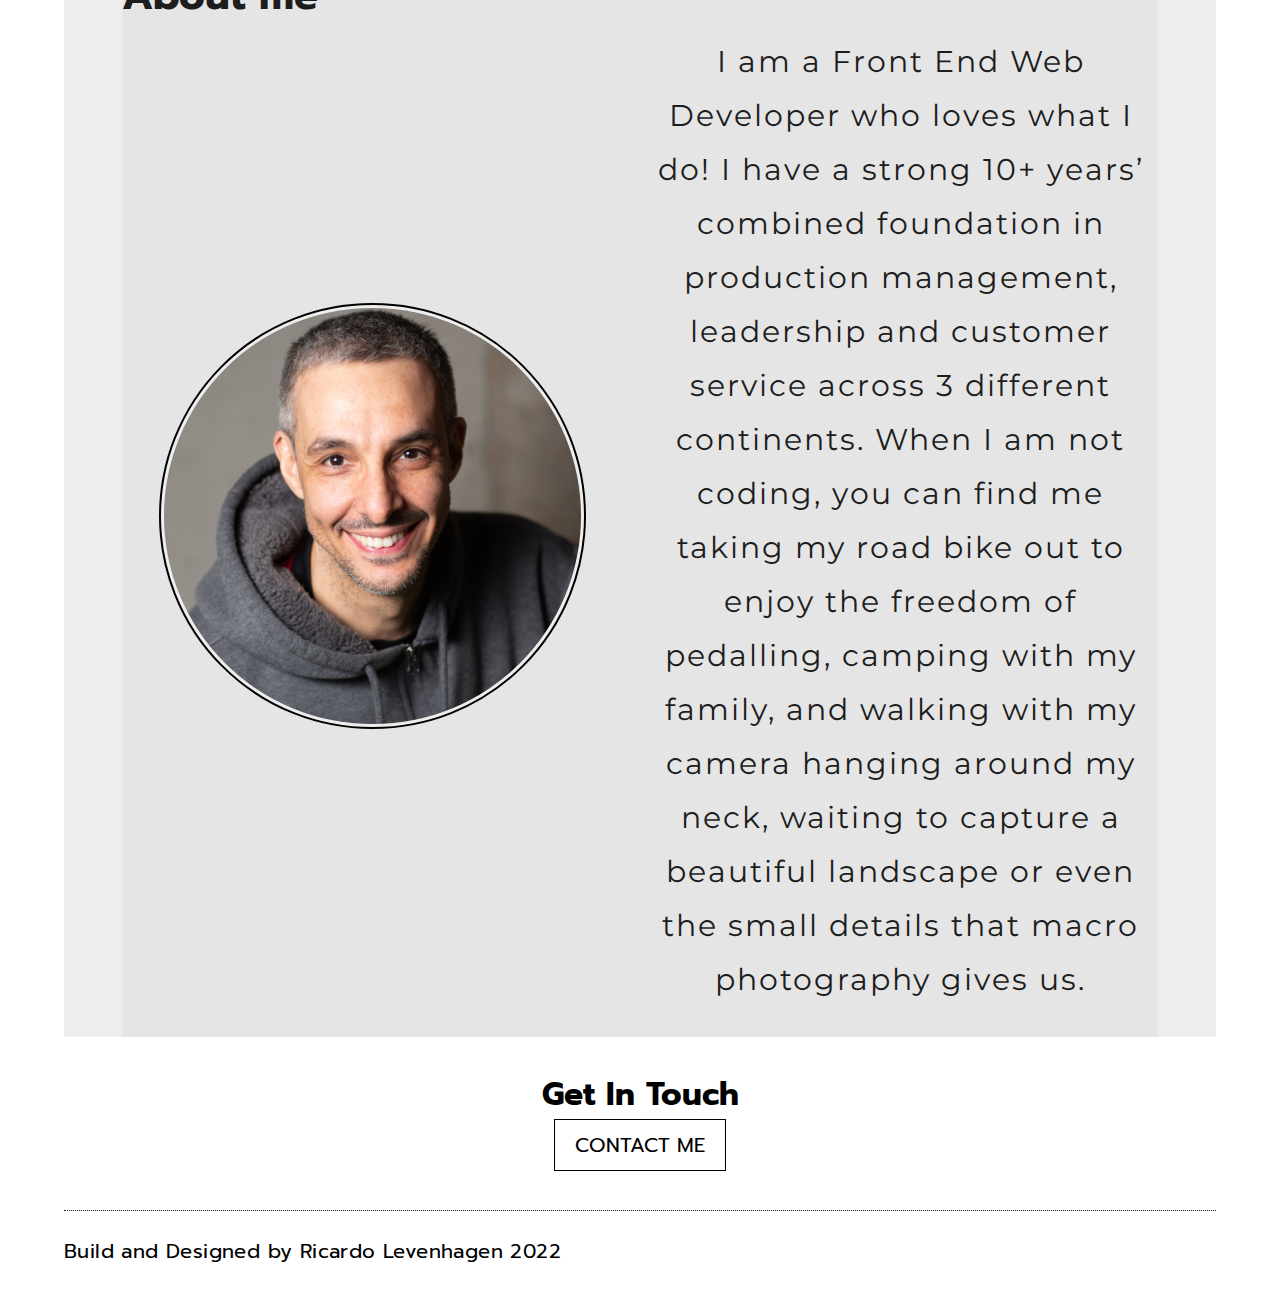
==== commit 1d591821: "wp" ====
--- a/index.html
+++ b/index.html
@@ -284,40 +284,56 @@
                         <a class="btn btnProj" href="https://github.com/rilevenhagen/advice-generator-app"
                             target="_blank">GitHub</a>
                     </div>
-                </div>
-            </div>
-
-
-            <!-- ================abaout===================== -->
-
-            <div class="aboutCont">
-
-                <div id="about" class="wrapper aboutMe">
-                    <h2 class="h2About">About me</h2>
-                    <div class="aboutMeCont2">
-                        <div class="aboutMeCont3">
-                            <div>
-                                <img class="portrait" src="./assets/ricardo-levenhagen.jpg"
-                                    alt="a portrait of ricardo levenhagen">
+                    <div class="portImgTxtCont">
+                        <img class="imgPortifolio" src="./assets/wpress.png" alt="">
+                        <p>It is a Frontend Mentor project was to build out this advice generator app using a RAdvice
+                            Slip API. When the user clicks on the button, it automatically generates an advice sentence
+                            The tools used in the project were: HTML, CSS, RESTFul API and
+                            Github.</p>
+                        <div class=" btnProj">
+                            <a class="btn" href="https://ricardowritescode.com/" target="_blank">Live
+                                site</a>
+                            <!-- <a class="btn btnProj" href="https://github.com/rilevenhagen/advice-generator-app"
+                                target="_blank">GitHub</a> -->
+                        </div>
+                    </div>
+                </div>
+
+
+                <!-- ================abaout===================== -->
+
+                <div class="aboutCont">
+
+                    <div id="about" class="wrapper aboutMe">
+                        <h2 class="h2About">About me</h2>
+                        <div class="aboutMeCont2">
+                            <div class="aboutMeCont3">
+                                <div>
+                                    <img class="portrait" src="./assets/ricardo-levenhagen.jpg"
+                                        alt="a portrait of ricardo levenhagen">
+                                </div>
+                                <div>
+                                </div>
+                                <p class="pAboutMe">I am a Front End Web Developer who loves what I do! I have a strong
+                                    10+
+                                    years’ combined foundation in production management, leadership and customer service
+                                    across
+                                    3
+                                    different continents. When I am
+                                    not coding, you can find me taking my road bike out to enjoy the freedom of
+                                    pedalling,
+                                    camping with my family, and walking with my camera hanging around my neck, waiting
+                                    to
+                                    capture a beautiful landscape or even the small details that macro photography gives
+                                    us.
+                                </p>
                             </div>
-                            <div>
-                            </div>
-                            <p class="pAboutMe">I am a Front End Web Developer who loves what I do! I have a strong 10+
-                                years’ combined foundation in production management, leadership and customer service
-                                across
-                                3
-                                different continents. When I am
-                                not coding, you can find me taking my road bike out to enjoy the freedom of pedalling,
-                                camping with my family, and walking with my camera hanging around my neck, waiting to
-                                capture a beautiful landscape or even the small details that macro photography gives us.
-                            </p>
+
                         </div>
 
                     </div>
 
                 </div>
-
-            </div>
 
     </main>
 
--- a/style/style.css
+++ b/style/style.css
@@ -372,7 +372,7 @@
 }
 
 .aboutCont {
-  background-color: rgba(199, 199, 199, 0.202);
+  background-color: hsla(0deg, 0%, 78%, 0.202);
   margin: 0 auto;
   min-height: 90% vh;
   width: 100%;
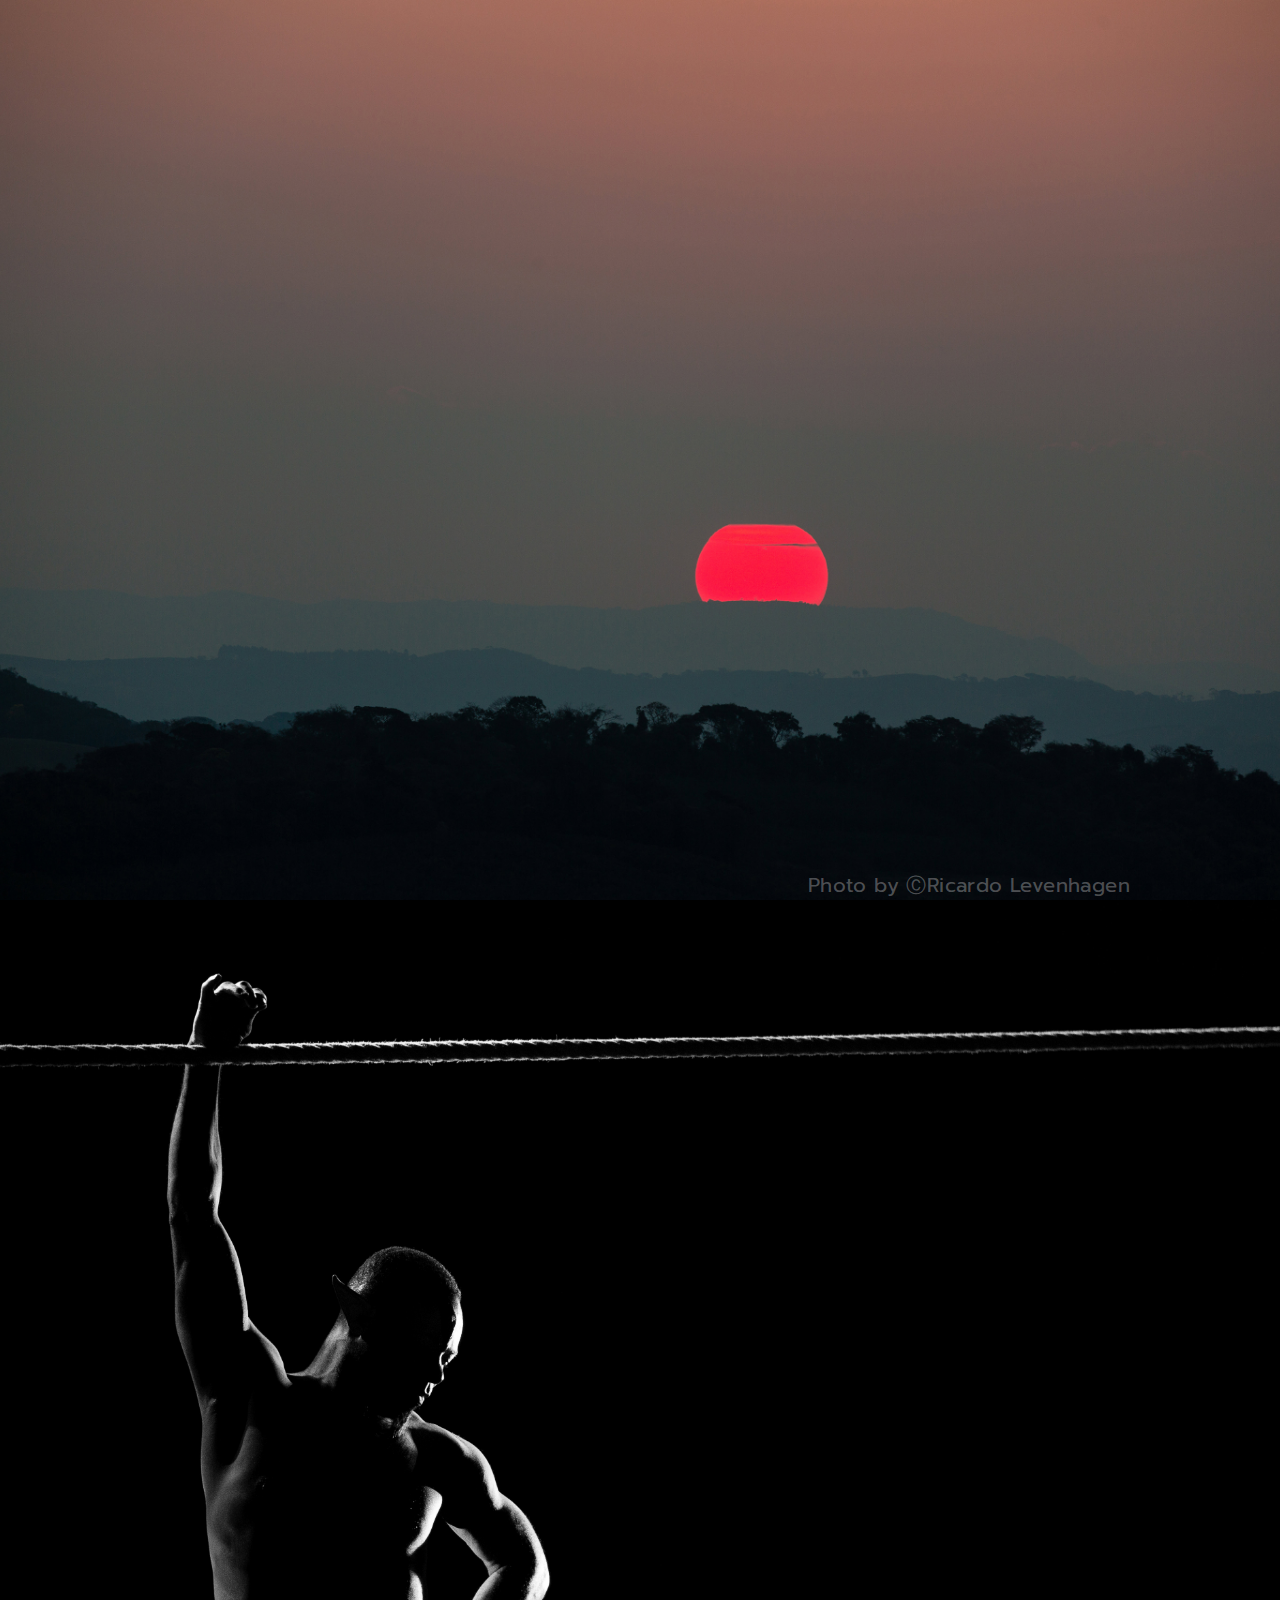
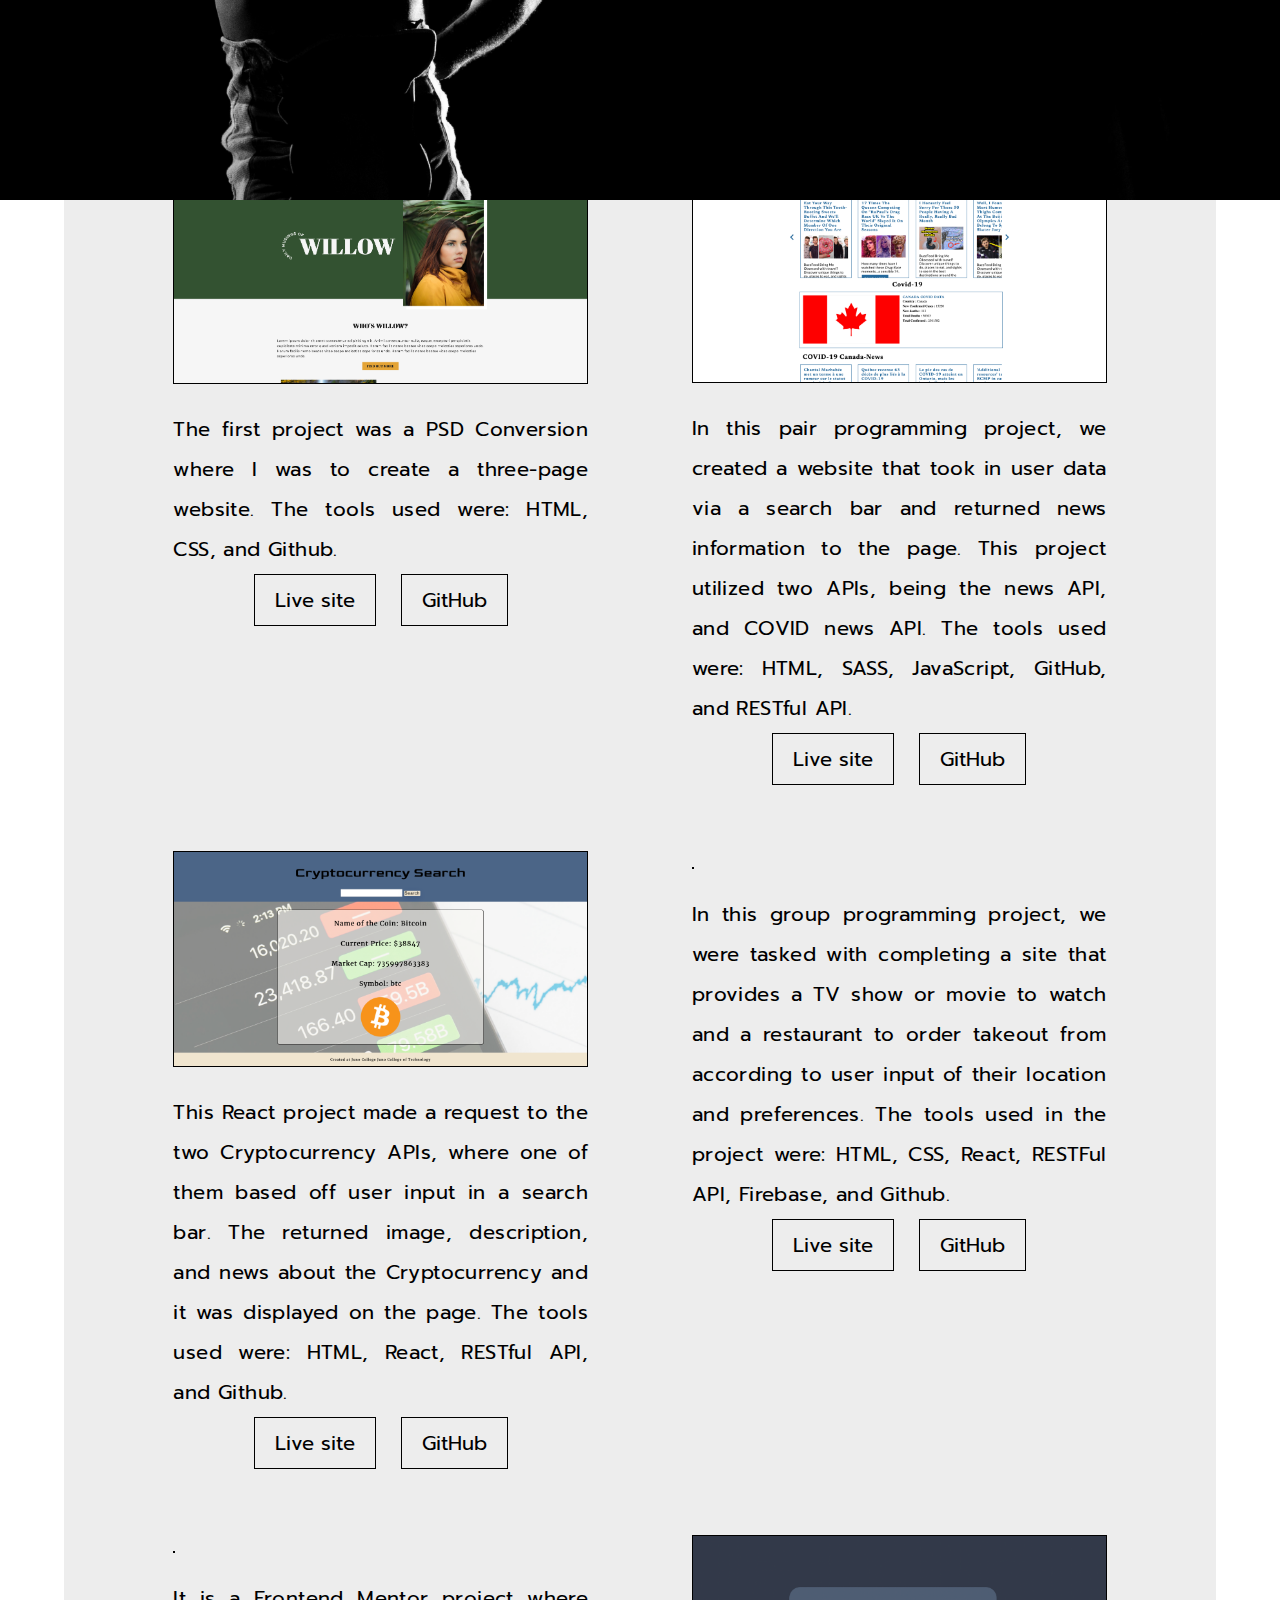
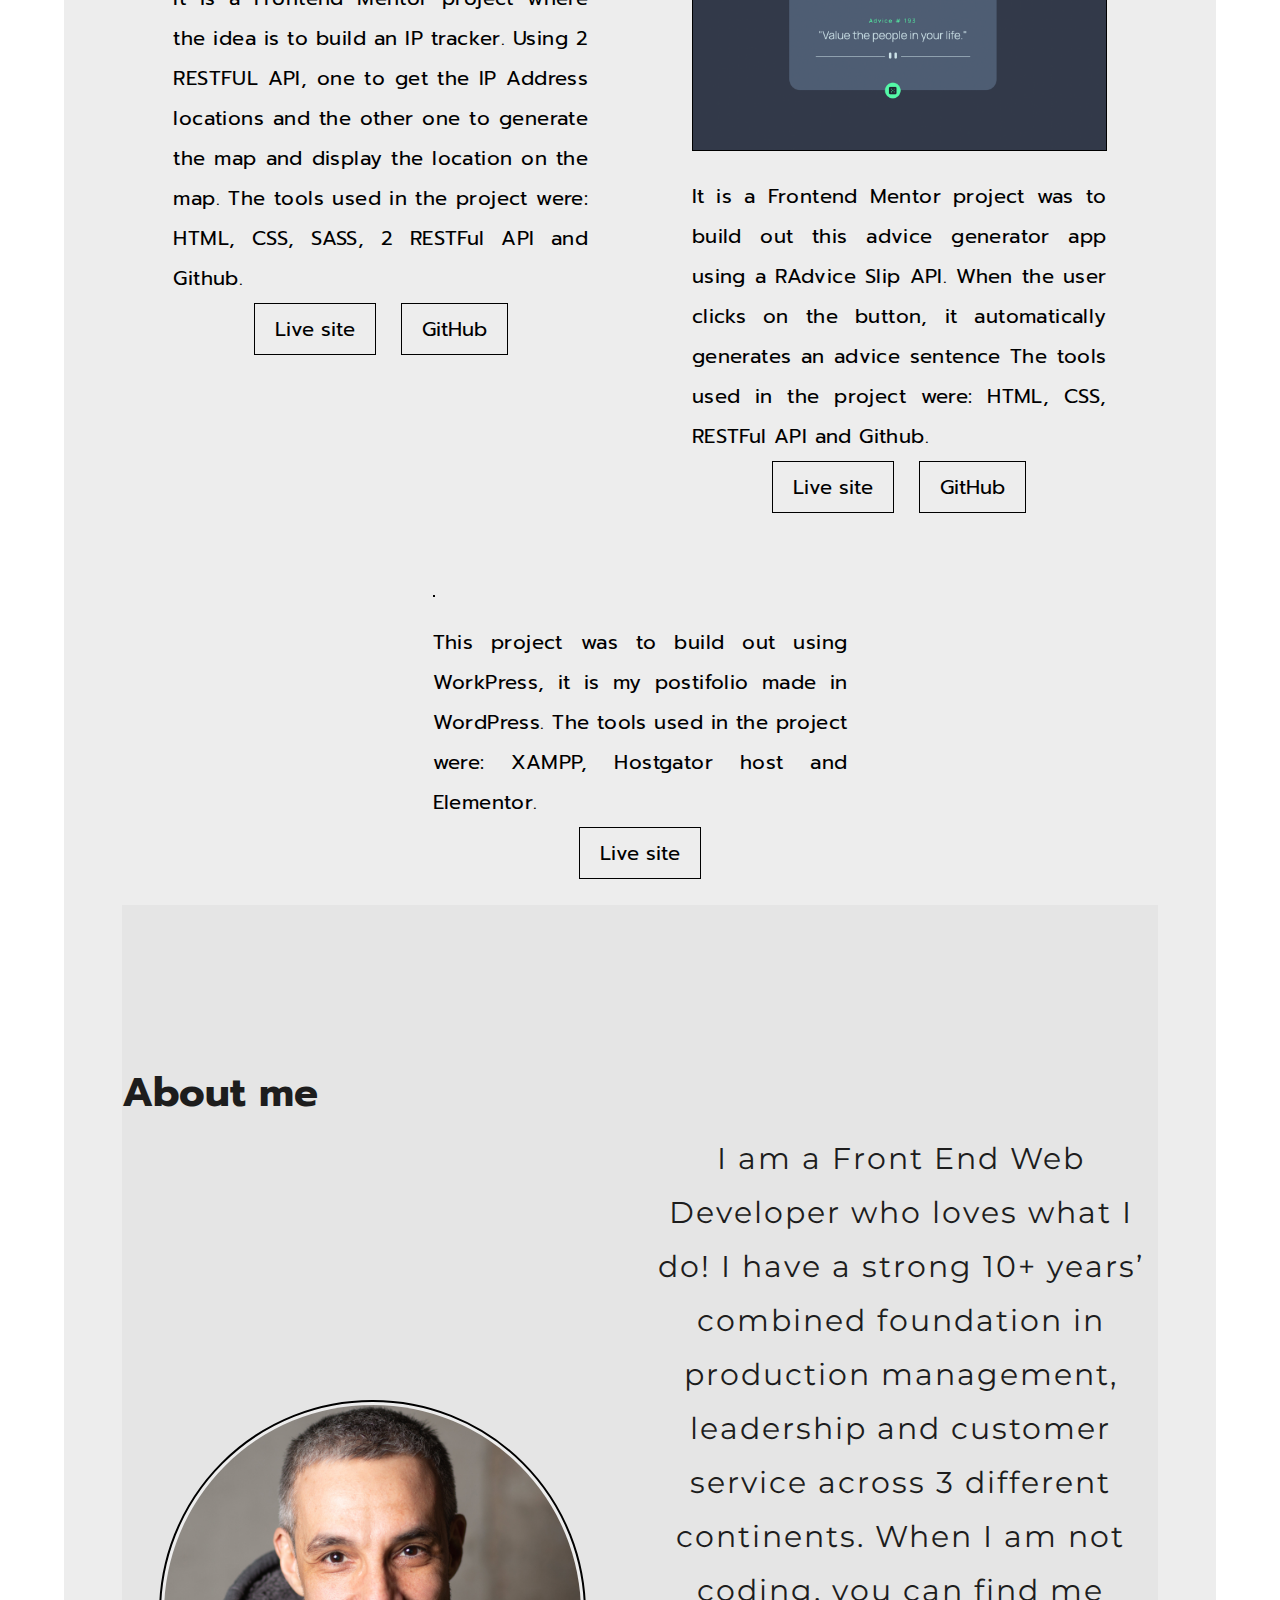
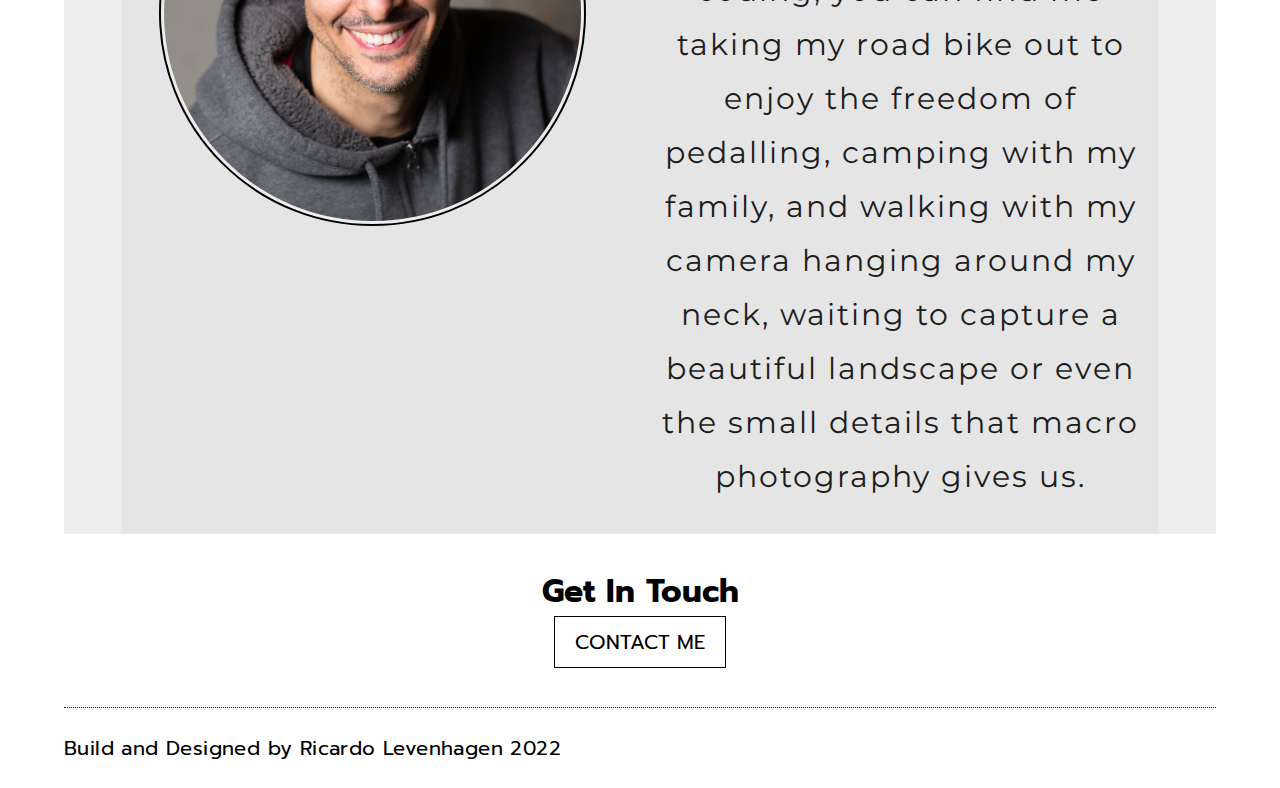
==== commit 6ce620dc: "wp" ====
--- a/index.html
+++ b/index.html
@@ -284,21 +284,16 @@
                         <a class="btn btnProj" href="https://github.com/rilevenhagen/advice-generator-app"
                             target="_blank">GitHub</a>
                     </div>
-                    <div class="portImgTxtCont">
-                        <img class="imgPortifolio" src="./assets/wpress.png" alt="">
-                        <p>It is a Frontend Mentor project was to build out this advice generator app using a RAdvice
-                            Slip API. When the user clicks on the button, it automatically generates an advice sentence
-                            The tools used in the project were: HTML, CSS, RESTFul API and
-                            Github.</p>
-                        <div class=" btnProj">
-                            <a class="btn" href="https://ricardowritescode.com/" target="_blank">Live
-                                site</a>
-                            <!-- <a class="btn btnProj" href="https://github.com/rilevenhagen/advice-generator-app"
-                                target="_blank">GitHub</a> -->
-                        </div>
-                    </div>
-                </div>
-
+                </div>
+                <div class="portImgTxtCont">
+                    <img class="imgPortifolio" src="./assets/wpress.png" alt="">
+                    <p>This project was to build out using WorkPress, it is my postifolio made in WordPress.
+                        The tools used in the project were: XAMPP, Hostgator host and Elementor.</p>
+                    <div class=" btnProj">
+                        <a class="btn" href="https://ricardowritescode.com/" target="_blank">Live
+                            site</a>
+                    </div>
+                </div>
 
                 <!-- ================abaout===================== -->
 
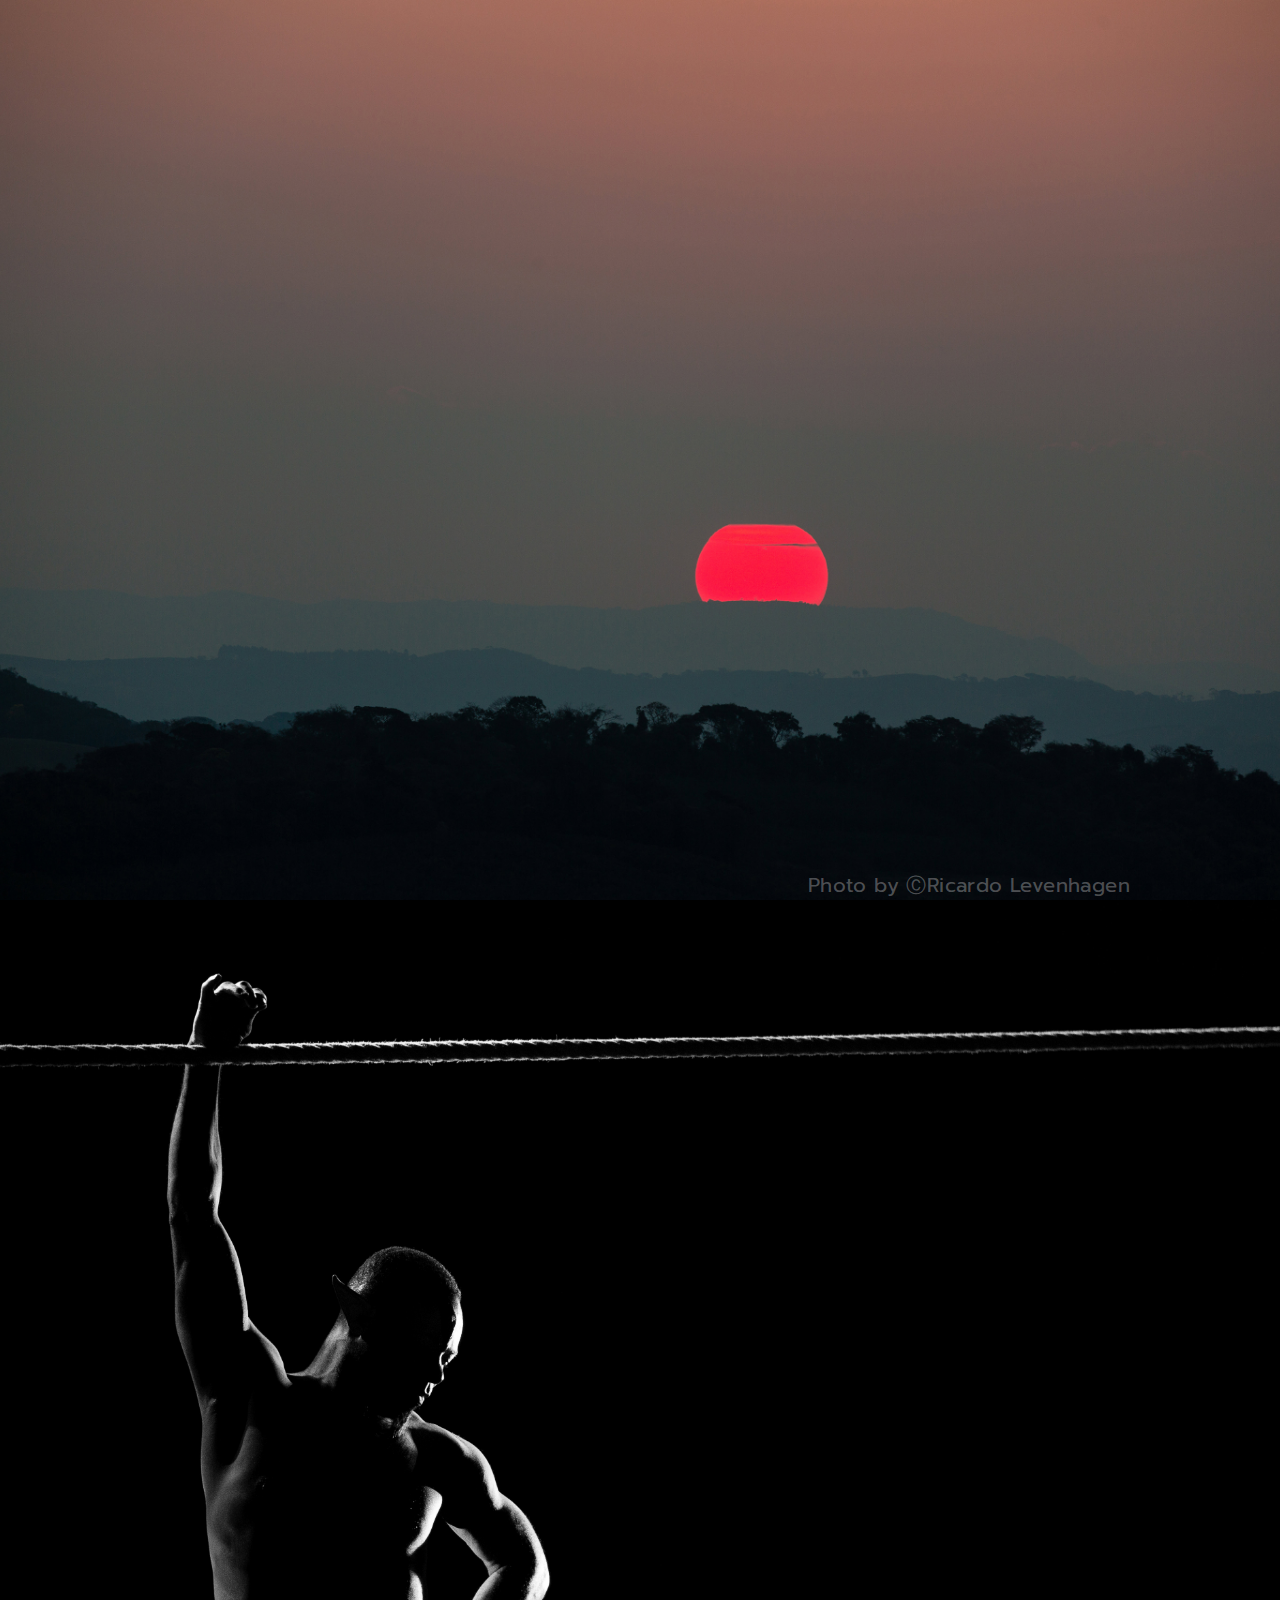
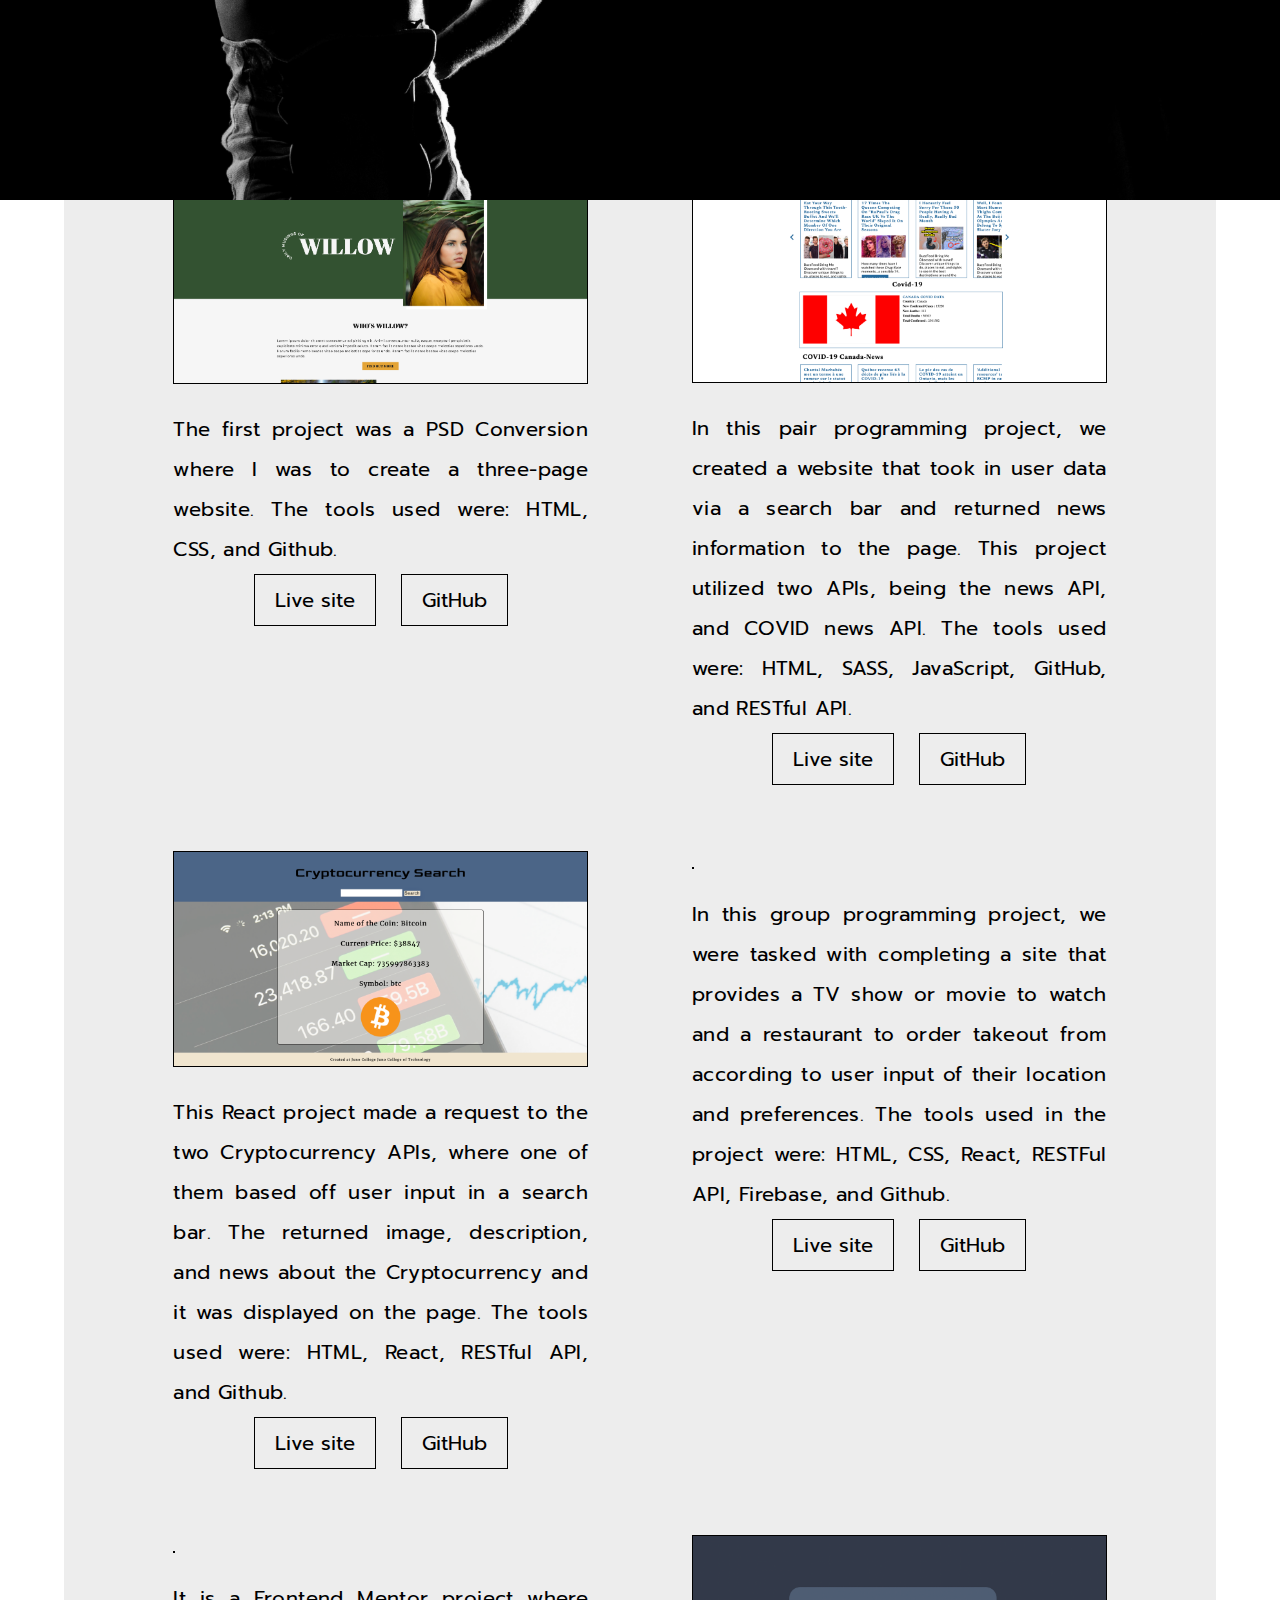
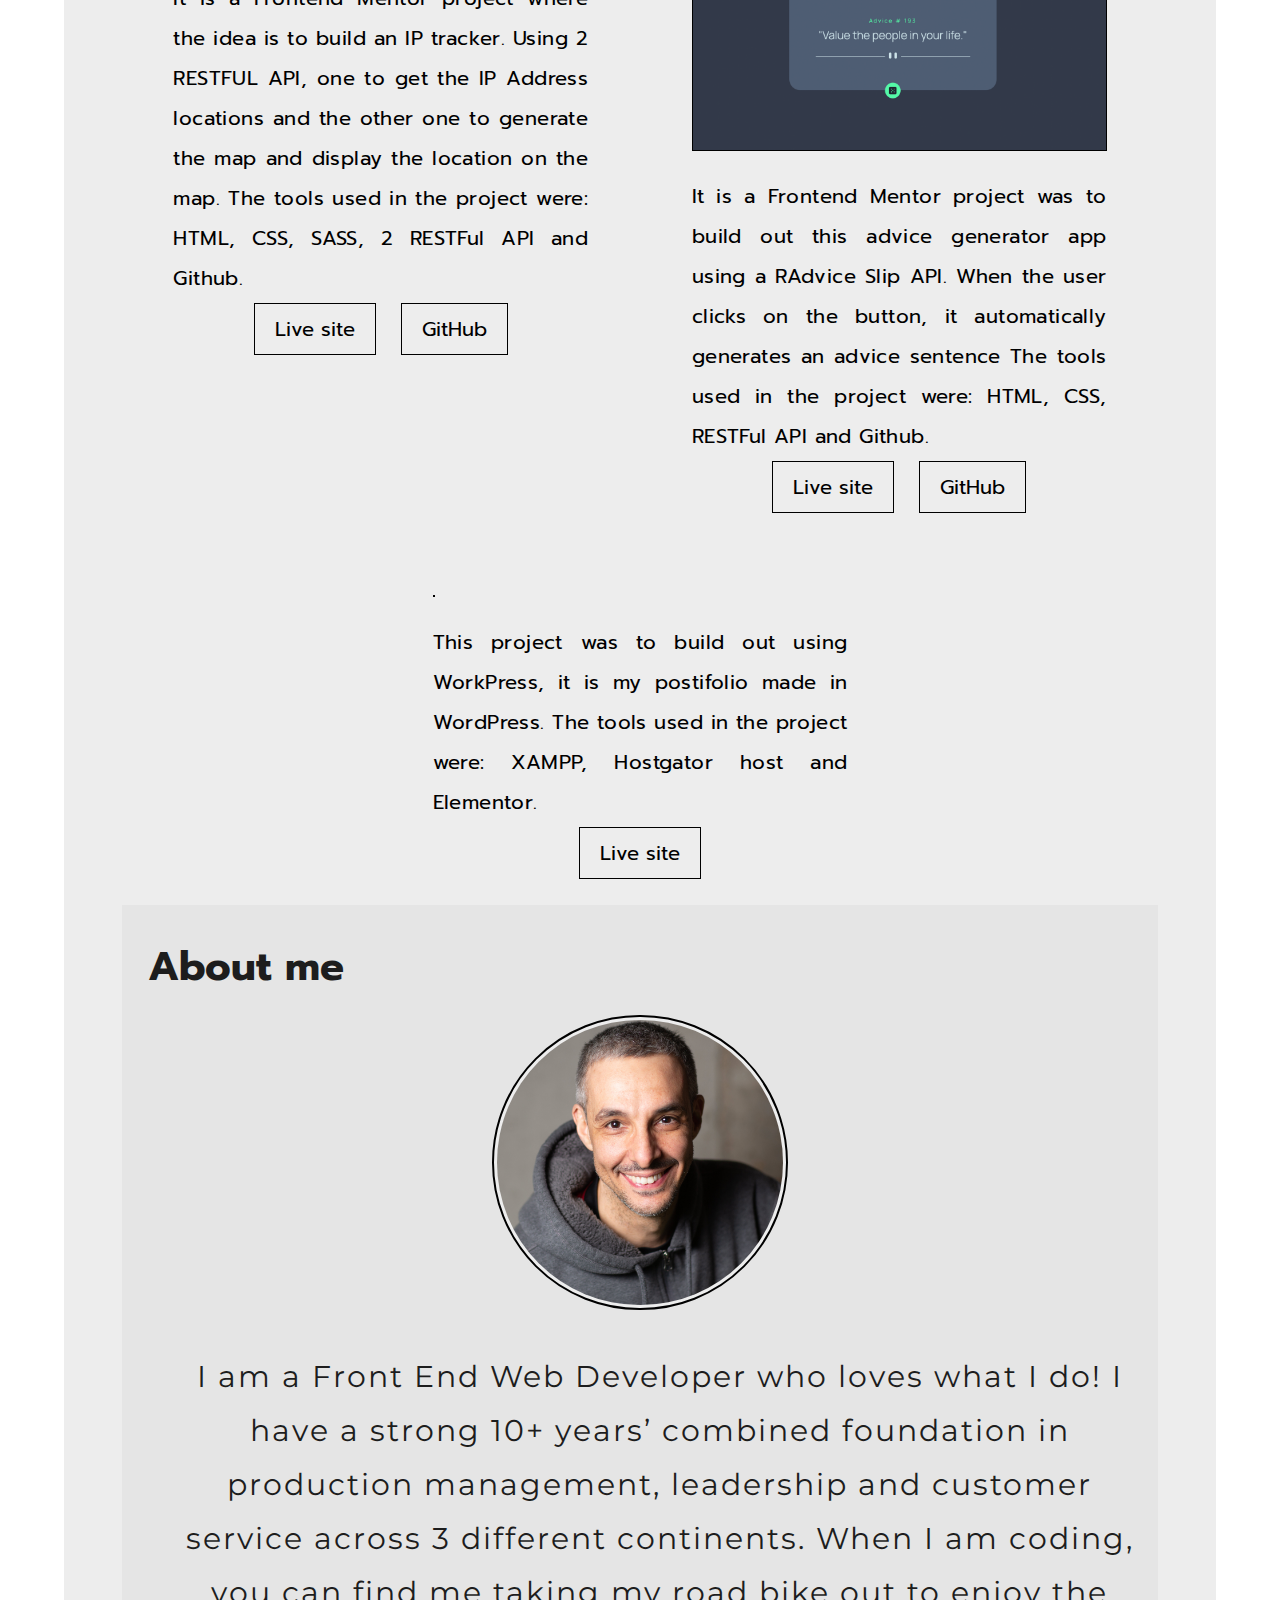
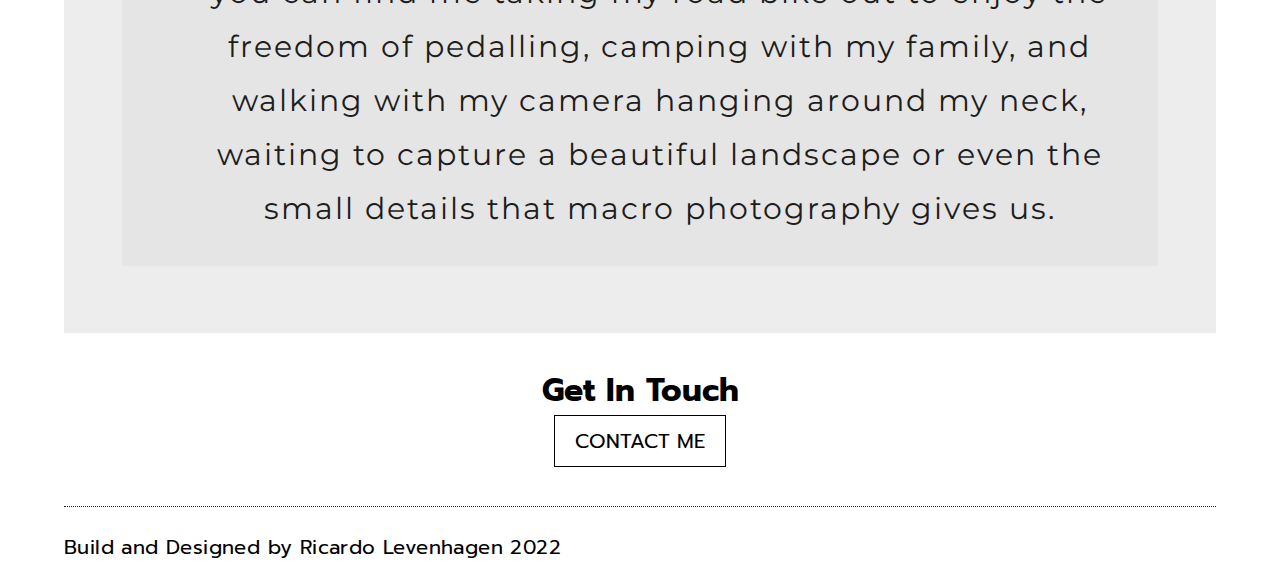
==== commit e9b31781: "wp site" ====
--- a/index.html
+++ b/index.html
@@ -298,38 +298,39 @@
                 <!-- ================abaout===================== -->
 
                 <div class="aboutCont">
-
                     <div id="about" class="wrapper aboutMe">
-                        <h2 class="h2About">About me</h2>
+
                         <div class="aboutMeCont2">
                             <div class="aboutMeCont3">
                                 <div>
-                                    <img class="portrait" src="./assets/ricardo-levenhagen.jpg"
-                                        alt="a portrait of ricardo levenhagen">
+
+                                    <div>
+                                        <h2 class="h2About">About me</h2>
+                                        <img class="portrait" src="./assets/ricardo-levenhagen.jpg"
+                                            alt="a portrait of ricardo levenhagen">
+                                        <p class="pAboutMe">I am a Front End Web Developer who loves what I do! I have a
+                                            strong
+                                            10+ years’ combined foundation in production management, leadership and
+                                            customer
+                                            service across 3 different continents. When I am coding, you can find me
+                                            taking
+                                            my
+                                            road bike out to enjoy the freedom of pedalling, camping with my family, and
+                                            walking
+                                            with my camera hanging around my neck, waiting to capture a beautiful
+                                            landscape
+                                            or
+                                            even the small details that macro photography gives us.
+                                        </p>
+
+                                    </div>
+
                                 </div>
-                                <div>
-                                </div>
-                                <p class="pAboutMe">I am a Front End Web Developer who loves what I do! I have a strong
-                                    10+
-                                    years’ combined foundation in production management, leadership and customer service
-                                    across
-                                    3
-                                    different continents. When I am
-                                    not coding, you can find me taking my road bike out to enjoy the freedom of
-                                    pedalling,
-                                    camping with my family, and walking with my camera hanging around my neck, waiting
-                                    to
-                                    capture a beautiful landscape or even the small details that macro photography gives
-                                    us.
-                                </p>
+
                             </div>
-
                         </div>
-
-                    </div>
-
-                </div>
-
+                    </div>
+                </div>
     </main>
 
     <!--====================================Main ends  here====================================-->
--- a/style/style.css
+++ b/style/style.css
@@ -8,7 +8,12 @@
   margin: 0;
 }
 
-article, aside, footer, header, nav, section {
+article,
+aside,
+footer,
+header,
+nav,
+section {
   display: block;
 }
 
@@ -17,7 +22,9 @@
   margin: 0.67em 0;
 }
 
-figcaption, figure, main {
+figcaption,
+figure,
+main {
   display: block;
 }
 
@@ -48,15 +55,19 @@
           text-decoration: underline dotted;
 }
 
-b, strong {
+b,
+strong {
   font-weight: inherit;
 }
 
-b, strong {
+b,
+strong {
   font-weight: bolder;
 }
 
-code, kbd, samp {
+code,
+kbd,
+samp {
   font-family: monospace, monospace;
   font-size: 1em;
 }
@@ -74,7 +85,8 @@
   font-size: 80%;
 }
 
-sub, sup {
+sub,
+sup {
   font-size: 75%;
   line-height: 0;
   position: relative;
@@ -89,7 +101,8 @@
   top: -0.5em;
 }
 
-audio, video {
+audio,
+video {
   display: inline-block;
 }
 
@@ -106,31 +119,46 @@
   overflow: hidden;
 }
 
-button, input, optgroup, select, textarea {
+button,
+input,
+optgroup,
+select,
+textarea {
   font-family: sans-serif;
   font-size: 100%;
   line-height: 1.15;
   margin: 0;
 }
 
-button, input {
+button,
+input {
   overflow: visible;
 }
 
-button, select {
+button,
+select {
   text-transform: none;
 }
 
-button, html [type=button], [type=reset], [type=submit] {
+button,
+html [type=button],
+[type=reset],
+[type=submit] {
   -webkit-appearance: button;
 }
 
-button::-moz-focus-inner, [type=button]::-moz-focus-inner, [type=reset]::-moz-focus-inner, [type=submit]::-moz-focus-inner {
+button::-moz-focus-inner,
+[type=button]::-moz-focus-inner,
+[type=reset]::-moz-focus-inner,
+[type=submit]::-moz-focus-inner {
   border-style: none;
   padding: 0;
 }
 
-button:-moz-focusring, [type=button]:-moz-focusring, [type=reset]:-moz-focusring, [type=submit]:-moz-focusring {
+button:-moz-focusring,
+[type=button]:-moz-focusring,
+[type=reset]:-moz-focusring,
+[type=submit]:-moz-focusring {
   outline: 1px dotted ButtonText;
 }
 
@@ -156,12 +184,14 @@
   overflow: auto;
 }
 
-[type=checkbox], [type=radio] {
+[type=checkbox],
+[type=radio] {
   box-sizing: border-box;
   padding: 0;
 }
 
-[type=number]::-webkit-inner-spin-button, [type=number]::-webkit-outer-spin-button {
+[type=number]::-webkit-inner-spin-button,
+[type=number]::-webkit-outer-spin-button {
   height: auto;
 }
 
@@ -170,7 +200,8 @@
   outline-offset: -2px;
 }
 
-[type=search]::-webkit-search-cancel-button, [type=search]::-webkit-search-decoration {
+[type=search]::-webkit-search-cancel-button,
+[type=search]::-webkit-search-decoration {
   -webkit-appearance: none;
 }
 
@@ -179,7 +210,8 @@
   font: inherit;
 }
 
-details, menu {
+details,
+menu {
   display: block;
 }
 
@@ -212,7 +244,9 @@
   box-sizing: border-box;
 }
 
-*, *:before, *:after {
+*,
+*:before,
+*:after {
   box-sizing: inherit;
 }
 
@@ -324,6 +358,7 @@
   background-color: #EDEDED;
   width: 90%;
   margin: 0 auto;
+  padding-bottom: 67px;
 }
 
 .potImgTxt {
@@ -376,9 +411,6 @@
   margin: 0 auto;
   min-height: 90% vh;
   width: 100%;
-  background-attachment: fixed;
-  background-repeat: no-repeat;
-  background-size: cover;
 }
 
 .aboutMe {
@@ -387,8 +419,8 @@
   font-size: 2rem;
   display: flex;
   flex-direction: column;
-  width: 100%;
-  margin-top: 150px;
+  width: 95%;
+  margin-top: 24px;
 }
 
 .aboutMeCont2 {
@@ -412,7 +444,7 @@
   font-size: 2rem;
   color: #1d1d1d;
   text-align: left;
-  margin-bottom: -14px;
+  margin-bottom: 25px;
 }
 
 .pAboutMe {
@@ -428,7 +460,7 @@
 }
 
 .portrait {
-  width: 85%;
+  width: 30%;
   border: 2px solid black;
   border-radius: 100%;
   background-color: #EDEDED;
@@ -477,7 +509,8 @@
   z-index: 0;
 }
 
-.btn:hover, .btn:focus {
+.btn:hover,
+.btn:focus {
   color: #ffffff;
 }
 
@@ -567,7 +600,8 @@
   margin-left: 1rem;
 }
 
-ul li .nav404:hover, ul li .nav404:focus {
+ul li .nav404:hover,
+ul li .nav404:focus {
   color: #68868C;
   border-bottom: 1px solid #68868C;
   transform: scale(20) skew(-20deg);
@@ -656,7 +690,8 @@
   font-family: "Prompt", sans-serif;
 }
 
-.thxbtn:hover, .thxbtn:focus {
+.thxbtn:hover,
+.thxbtn:focus {
   color: #ffffff;
 }
 
@@ -1046,10 +1081,13 @@
     margin: 20px 40px;
   }
 
-  .h2Prot, .h2Sill, .h2About {
+  .h2Prot,
+.h2Sill,
+.h2About {
     margin-top: 20px;
-    font-size: 2.4rem;
+    font-size: 1.3rem;
     margin-bottom: 20px;
+    text-align: center;
   }
 
   .portImgTxtCont {
